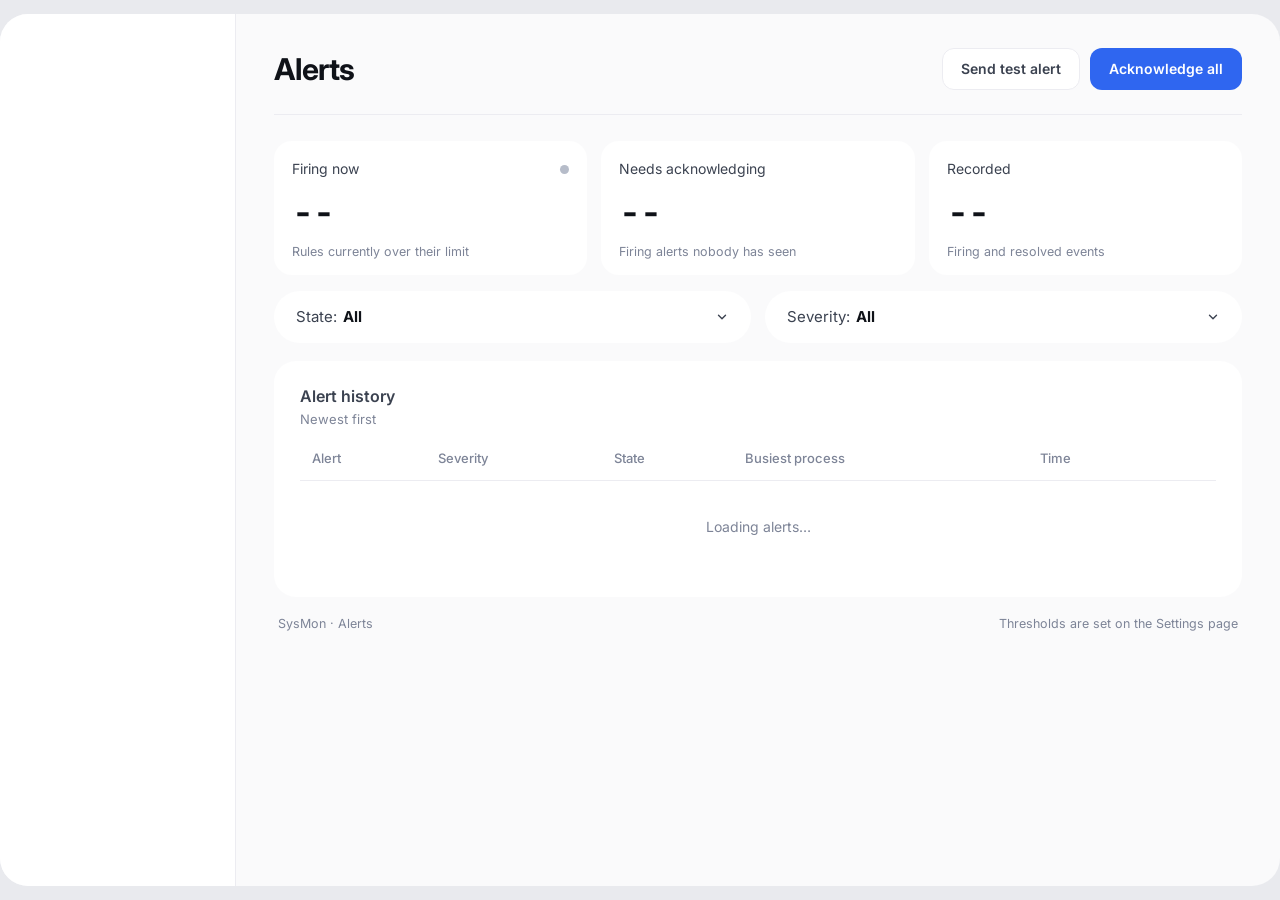
==== web/alerts.html @ 2a02d633 "feat(p3): update frontend implementation" ====
<!DOCTYPE html>
<html lang="en">

<head>
    <meta charset="UTF-8">
    <meta name="viewport" content="width=device-width, initial-scale=1.0">
    <meta name="theme-color" content="#e9eaee">
    <title>SysMon | Alerts</title>
    <link rel="stylesheet" href="style.css">
</head>

<body data-page="alerts">

    <div class="shell">
        <aside class="sidebar" id="sidebar"></aside>

        <main class="workspace">

            <header class="topbar">
                <h1>Alerts</h1>
                <div class="header-actions">
                    <button class="btn btn-quiet" id="sendTestAlert" type="button">Send test alert</button>
                    <button class="btn btn-primary" id="ackAll" type="button">Acknowledge all</button>
                </div>
            </header>

            <section class="stat-row" aria-label="Alert summary">
                <article class="stat-card">
                    <div class="stat-head"><span>Firing now</span><i class="level-dot" id="firingLevel"></i></div>
                    <div class="stat-value"><strong id="firingCount">--</strong></div>
                    <div class="stat-meta">Rules currently over their limit</div>
                </article>
                <article class="stat-card">
                    <div class="stat-head"><span>Needs acknowledging</span></div>
                    <div class="stat-value"><strong id="unackCount">--</strong></div>
                    <div class="stat-meta">Firing alerts nobody has seen</div>
                </article>
                <article class="stat-card">
                    <div class="stat-head"><span>Recorded</span></div>
                    <div class="stat-value"><strong id="totalCount">--</strong></div>
                    <div class="stat-meta">Firing and resolved events</div>
                </article>
            </section>

            <section class="pill-row two" aria-label="Filters">
                <label class="pill">
                    <span>State:</span>
                    <select id="stateFilter">
                        <option value="all">All</option>
                        <option value="firing">Firing</option>
                        <option value="resolved">Resolved</option>
                    </select>
                </label>
                <label class="pill">
                    <span>Severity:</span>
                    <select id="severityFilter">
                        <option value="all">All</option>
                        <option value="critical">Critical</option>
                        <option value="warning">Warning</option>
                    </select>
                </label>
            </section>

            <section class="panel">
                <div class="panel-heading">
                    <div>
                        <h2>Alert history</h2>
                        <p id="historyCount">Newest first</p>
                    </div>
                </div>

                <div class="table-wrap">
                    <table>
                        <thead>
                            <tr>
                                <th>Alert</th>
                                <th>Severity</th>
                                <th>State</th>
                                <th>Busiest process</th>
                                <th>Time</th>
                                <th></th>
                            </tr>
                        </thead>
                        <tbody id="alertTable">
                            <tr>
                                <td colspan="6" class="empty-cell">Loading alerts…</td>
                            </tr>
                        </tbody>
                    </table>
                </div>
            </section>

            <footer class="page-footer">
                <span>SysMon · Alerts</span>
                <span>Thresholds are set on the Settings page</span>
            </footer>
        </main>
    </div>

    <div class="toast-container" id="toastContainer" aria-live="polite"></div>

    <script src="js/common.js"></script>
    <script src="js/alerts.js"></script>
</body>

</html>
---- web/style.css ----
@import url('https://fonts.googleapis.com/css2?family=Inter:wght@400;500;600;700&display=swap');

/* ------------------------------------------------------------------
   SysMon design tokens
   Reference language: pale canvas, one big rounded shell, flat white
   cards, pill controls, a single blue accent.
------------------------------------------------------------------- */
:root {
    --canvas: #e9eaee;
    --shell: #fafafb;
    --card: #ffffff;

    --ink: #0f1218;
    --ink-2: #3b4250;
    --muted: #7d8497;
    --faint: #b6bcc9;
    --line: #ececf1;

    --blue: #2f66f0;
    --blue-deep: #2551c9;
    --blue-soft: #e8eeff;
    --track: #eff3ff;

    --green: #22c55e;
    --green-soft: #e3f8ec;
    --amber: #f5a524;
    --amber-soft: #fff3dc;
    --red: #f0476b;
    --red-soft: #ffe8ed;

    --grad-blue: linear-gradient(180deg, #6b96ff 0%, #2f62e8 100%);
    --grad-good: linear-gradient(90deg, #34d37d, #4ee08f);
    --grad-warm: linear-gradient(90deg, #ffb02e, #ff4f7b);

    --r-shell: 28px;
    --r-panel: 22px;
    --r-stat: 18px;
    --r-ctl: 12px;

    --font: 'Inter', 'Segoe UI', system-ui, -apple-system, Arial, sans-serif;
}

* {
    margin: 0;
    padding: 0;
    box-sizing: border-box;
}

html {
    -webkit-text-size-adjust: 100%;
}

body {
    background: var(--canvas);
    color: var(--ink);
    font-family: var(--font);
    font-size: 14px;
    line-height: 1.45;
    -webkit-font-smoothing: antialiased;
}

button,
select,
input {
    font: inherit;
    color: inherit;
}

button {
    cursor: pointer;
}

a {
    color: inherit;
}

:focus-visible {
    outline: 2px solid var(--blue);
    outline-offset: 2px;
}

.icon {
    flex-shrink: 0;
    display: block;
}

/* ------------------------------------------------------------------
   Shell + sidebar
------------------------------------------------------------------- */
.shell {
    display: grid;
    grid-template-columns: 236px minmax(0, 1fr);
    max-width: 1640px;
    min-height: calc(100vh - 28px);
    margin: 14px auto;
    background: var(--shell);
    border-radius: var(--r-shell);
    overflow: clip;
}

.sidebar {
    position: sticky;
    top: 14px;
    align-self: start;
    height: calc(100vh - 28px);
    background: var(--card);
    border-right: 1px solid var(--line);
    padding: 30px 16px 20px;
    display: flex;
    flex-direction: column;
    overflow-y: auto;
}

.brand {
    display: flex;
    align-items: center;
    gap: 11px;
    padding: 0 12px;
    margin-bottom: 40px;
    text-decoration: none;
}

.brand-mark {
    width: 34px;
    height: 34px;
    border-radius: 11px;
    background: var(--blue);
    color: #fff;
    display: grid;
    place-items: center;
}

.brand-name {
    font-size: 21px;
    font-weight: 700;
    letter-spacing: -.03em;
}

.nav-group+.nav-group {
    margin-top: 30px;
}

.nav-caption {
    color: var(--muted);
    font-size: 13px;
    padding: 0 14px;
    margin-bottom: 8px;
}

.nav-menu {
    display: flex;
    flex-direction: column;
    gap: 4px;
}

.nav-item {
    display: flex;
    align-items: center;
    gap: 14px;
    height: 46px;
    padding: 0 14px;
    border-radius: 13px;
    color: var(--ink-2);
    font-size: 15px;
    font-weight: 500;
    text-decoration: none;
    transition: background .15s, color .15s;
}

.nav-item:hover {
    background: #f4f5f8;
}

.nav-item.active {
    background: var(--blue-soft);
    color: var(--blue);
    font-weight: 600;
}

.nav-count {
    margin-left: auto;
    min-width: 22px;
    height: 22px;
    padding: 0 7px;
    display: grid;
    place-items: center;
    border-radius: 11px;
    background: var(--red);
    color: #fff;
    font-size: 12px;
    font-weight: 600;
}

.nav-count[hidden] {
    display: none;
}

.sidebar-spacer {
    flex: 1;
    min-height: 24px;
}

.sidebar-status {
    border-radius: 16px;
    background: var(--shell);
    padding: 14px 16px;
    margin-bottom: 14px;
}

.sidebar-status .row {
    display: flex;
    align-items: center;
    gap: 9px;
    font-weight: 600;
    font-size: 14px;
}

.sidebar-status small {
    display: block;
    color: var(--muted);
    font-size: 12px;
    margin: 3px 0 0 18px;
}

.sidebar-version {
    color: var(--faint);
    font-size: 12px;
    padding: 0 14px;
}

.status-indicator,
.level-dot {
    width: 9px;
    height: 9px;
    border-radius: 50%;
    background: var(--faint);
    display: inline-block;
    flex-shrink: 0;
}

.status-indicator.online,
.level-dot.ok {
    background: var(--green);
}

.status-indicator.online {
    box-shadow: 0 0 0 4px var(--green-soft);
}

.status-indicator.offline,
.level-dot.crit {
    background: var(--red);
}

.level-dot.warn {
    background: var(--amber);
}

/* ------------------------------------------------------------------
   Workspace + header
------------------------------------------------------------------- */
.workspace {
    min-width: 0;
    padding: 34px 38px 30px;
}

.topbar {
    display: flex;
    align-items: center;
    justify-content: space-between;
    gap: 16px;
    padding-bottom: 24px;
    border-bottom: 1px solid var(--line);
    margin-bottom: 26px;
}

.topbar h1 {
    font-size: 30px;
    line-height: 1.15;
    font-weight: 700;
    letter-spacing: -.025em;
}

.header-actions {
    display: flex;
    align-items: center;
    gap: 10px;
    flex-wrap: wrap;
}

/* Buttons */
.btn {
    display: inline-flex;
    align-items: center;
    justify-content: center;
    gap: 8px;
    height: 42px;
    padding: 0 18px;
    border-radius: var(--r-ctl);
    border: 1px solid transparent;
    font-size: 14px;
    font-weight: 600;
    white-space: nowrap;
    transition: background .15s, border-color .15s, color .15s, opacity .15s;
}

.btn-primary {
    background: var(--blue);
    color: #fff;
}

.btn-primary:hover {
    background: var(--blue-deep);
}

.btn-quiet {
    background: var(--card);
    border-color: var(--line);
    color: var(--ink-2);
}

.btn-quiet:hover {
    border-color: #d9dce6;
    color: var(--ink);
}

.btn-ghost {
    background: transparent;
    color: var(--ink);
    padding: 0 10px;
}

.btn-ghost:hover {
    color: var(--blue);
}

.btn-danger {
    background: var(--red-soft);
    color: #c52a4d;
}

.btn:disabled,
.btn[aria-busy="true"] {
    opacity: .55;
    cursor: progress;
}

.btn-sm {
    height: 34px;
    padding: 0 13px;
    font-size: 13px;
}

/* ------------------------------------------------------------------
   Pill filters
------------------------------------------------------------------- */
.pill-row {
    display: grid;
    grid-template-columns: repeat(3, minmax(0, 1fr));
    gap: 14px;
    margin-bottom: 18px;
}

.pill-row.two {
    grid-template-columns: repeat(2, minmax(0, 1fr));
}

.pill {
    display: flex;
    align-items: center;
    gap: 6px;
    height: 52px;
    padding: 0 22px;
    border-radius: 999px;
    background: var(--card);
    font-size: 15px;
    color: var(--ink-2);
}

.pill:focus-within {
    outline: 2px solid var(--blue);
}

.pill select {
    flex: 1;
    min-width: 0;
    height: 100%;
    border: 0;
    outline: 0;
    appearance: none;
    background: transparent url("data:image/svg+xml,%3Csvg xmlns='http://www.w3.org/2000/svg' width='14' height='14' viewBox='0 0 24 24' fill='none' stroke='%233b4250' stroke-width='2.4' stroke-linecap='round' stroke-linejoin='round'%3E%3Cpath d='m6 9 6 6 6-6'/%3E%3C/svg%3E") no-repeat right center;
    font-weight: 700;
    color: var(--ink);
    cursor: pointer;
}

.pill strong {
    font-weight: 700;
    color: var(--ink);
    display: inline-flex;
    align-items: center;
    gap: 8px;
}

/* ------------------------------------------------------------------
   Panels, stat cards
------------------------------------------------------------------- */
.panel {
    background: var(--card);
    border-radius: var(--r-panel);
    padding: 24px 26px;
    min-width: 0;
}

.panel-heading {
    display: flex;
    align-items: center;
    justify-content: space-between;
    gap: 12px;
    margin-bottom: 20px;
}

.panel-heading h2 {
    font-size: 16px;
    font-weight: 600;
    color: var(--ink-2);
}

.panel-heading p {
    color: var(--muted);
    font-size: 13px;
    margin-top: 2px;
}

.link {
    color: var(--blue);
    font-weight: 600;
    font-size: 14px;
    text-decoration: none;
}

.link:hover {
    text-decoration: underline;
}

.dash-top {
    display: grid;
    grid-template-columns: minmax(0, 1.1fr) minmax(0, 1fr);
    gap: 16px;
    margin-bottom: 16px;
}

.stat-grid {
    display: grid;
    grid-template-columns: repeat(3, minmax(0, 1fr));
    gap: 14px;
}

.stat-card {
    background: var(--card);
    border-radius: var(--r-stat);
    padding: 18px 18px 14px;
    display: flex;
    flex-direction: column;
    min-width: 0;
}

.stat-head {
    display: flex;
    align-items: center;
    justify-content: space-between;
    gap: 8px;
    color: var(--ink-2);
    font-size: 14px;
}

.stat-value {
    display: flex;
    align-items: baseline;
    gap: 3px;
    margin: 14px 0 6px;
}

.stat-value strong {
    font-size: 34px;
    line-height: 1.1;
    font-weight: 700;
    letter-spacing: -.03em;
    font-variant-numeric: tabular-nums;
}

.stat-unit {
    color: var(--muted);
    font-size: 17px;
    font-weight: 500;
}

.stat-meta {
    color: var(--muted);
    font-size: 12.5px;
    margin-top: auto;
    padding-top: 6px;
    white-space: nowrap;
    overflow: hidden;
    text-overflow: ellipsis;
}

.spark {
    width: 100%;
    height: 34px;
    display: block;
    overflow: visible;
}

.spark-line {
    fill: none;
    stroke: var(--blue);
    stroke-width: 1.8;
    vector-effect: non-scaling-stroke;
    stroke-linejoin: round;
}

.spark-area {
    fill: var(--blue);
    opacity: .09;
}

/* ------------------------------------------------------------------
   Activity bars
------------------------------------------------------------------- */
.segmented {
    display: inline-flex;
    padding: 3px;
    gap: 2px;
    border-radius: 999px;
    background: var(--shell);
}

.segmented button {
    border: 0;
    background: transparent;
    height: 32px;
    padding: 0 14px;
    border-radius: 999px;
    font-size: 13px;
    font-weight: 600;
    color: var(--muted);
}

.segmented button:hover {
    color: var(--ink);
}

.segmented button.active {
    background: var(--card);
    color: var(--blue);
    box-shadow: 0 1px 3px rgba(20, 24, 40, .1);
}

.bars-wrap {
    display: grid;
    grid-template-columns: 38px minmax(0, 1fr);
    column-gap: 10px;
}

.bars-y {
    display: flex;
    flex-direction: column;
    justify-content: space-between;
    text-align: right;
    color: var(--faint);
    font-size: 12px;
    height: 236px;
    padding: 2px 0;
}

.bars {
    position: relative;
    height: 236px;
    display: grid;
    grid-auto-flow: column;
    grid-auto-columns: minmax(0, 1fr);
    gap: clamp(3px, .7vw, 10px);
}

.bar {
    position: relative;
    background: var(--track);
    border-radius: 999px;
    overflow: hidden;
}

.bar i {
    position: absolute;
    inset: auto 0 0 0;
    background: var(--grad-blue);
    border-radius: 999px;
    transition: height .35s ease;
}

.bar.warn i {
    background: linear-gradient(180deg, #ffc65c, #f5a524);
}

.bar.crit i {
    background: linear-gradient(180deg, #ff7f9c, #f0476b);
}

.bar:hover {
    outline: 2px solid var(--blue-soft);
}

.bars-x {
    grid-column: 2;
    display: flex;
    justify-content: space-between;
    color: var(--muted);
    font-size: 12px;
    padding-top: 10px;
}

.empty-block {
    position: absolute;
    inset: 0;
    display: grid;
    place-items: center;
    text-align: center;
    color: var(--muted);
    font-size: 14px;
    padding: 0 20px;
}

/* ------------------------------------------------------------------
   Ranked rows (processes)
------------------------------------------------------------------- */
.rank-list {
    list-style: none;
    display: flex;
    flex-direction: column;
    gap: 22px;
}

.rank-row {
    display: grid;
    grid-template-columns: 44px minmax(0, 1fr) auto;
    align-items: center;
    gap: 14px;
}

.rank-tile {
    width: 44px;
    height: 44px;
    border-radius: 12px;
    display: grid;
    place-items: center;
    background: var(--blue-soft);
    color: var(--blue);
    font-weight: 700;
    font-size: 16px;
    text-transform: uppercase;
}

.rank-name {
    display: block;
    font-weight: 600;
    font-size: 15px;
    margin-bottom: 7px;
    overflow: hidden;
    text-overflow: ellipsis;
    white-space: nowrap;
}

.rank-track {
    height: 8px;
    border-radius: 999px;
    background: #ececf3;
    overflow: hidden;
}

.rank-track i {
    display: block;
    height: 100%;
    border-radius: 999px;
    background: var(--grad-good);
    transition: width .4s ease;
}

.rank-track i.mid {
    background: linear-gradient(90deg, #6b96ff, #2f62e8);
}

.rank-track i.hot {
    background: var(--grad-warm);
}

.rank-value {
    text-align: right;
    font-size: 13px;
    color: var(--muted);
    min-width: 84px;
    font-variant-numeric: tabular-nums;
}

.rank-value strong {
    color: var(--ink);
    font-size: 15px;
}

/* ------------------------------------------------------------------
   Tables
------------------------------------------------------------------- */
.table-wrap {
    width: 100%;
    overflow-x: auto;
}

table {
    width: 100%;
    border-collapse: collapse;
    text-align: left;
}

thead th {
    color: var(--muted);
    font-size: 13px;
    font-weight: 500;
    padding: 0 12px 12px;
    border-bottom: 1px solid var(--line);
    white-space: nowrap;
}

tbody td {
    font-size: 14px;
    padding: 14px 12px;
    border-bottom: 1px solid #f3f3f7;
    vertical-align: middle;
}

tbody tr:last-child td {
    border-bottom: 0;
}

th.num,
td.num {
    text-align: right;
    font-variant-numeric: tabular-nums;
}

.empty-cell {
    text-align: center;
    color: var(--muted);
    padding: 36px 12px;
}

.cell-title {
    font-weight: 600;
}

.cell-sub {
    display: block;
    color: var(--muted);
    font-size: 12.5px;
    margin-top: 2px;
}

.badge {
    display: inline-flex;
    align-items: center;
    gap: 6px;
    padding: 4px 11px;
    border-radius: 999px;
    font-size: 12.5px;
    font-weight: 600;
    white-space: nowrap;
}

.badge::before {
    content: "";
    width: 6px;
    height: 6px;
    border-radius: 50%;
    background: currentColor;
}

.badge.critical {
    background: var(--red-soft);
    color: #c52a4d;
}

.badge.warning {
    background: var(--amber-soft);
    color: #a8690a;
}

.badge.info,
.badge.neutral {
    background: var(--blue-soft);
    color: var(--blue-deep);
}

.badge.ok {
    background: var(--green-soft);
    color: #12814a;
}

.badge.neutral {
    background: #f0f1f5;
    color: var(--ink-2);
}

/* ------------------------------------------------------------------
   Health panel
------------------------------------------------------------------- */
.health-body {
    display: grid;
    grid-template-columns: minmax(220px, 1.1fr) repeat(3, minmax(0, 1fr));
    gap: 24px;
    align-items: start;
}

.health-status {
    display: flex;
    align-items: center;
    gap: 14px;
}

.health-status-dot {
    width: 14px;
    height: 14px;
    border-radius: 50%;
    background: var(--faint);
    box-shadow: 0 0 0 5px #f1f2f6;
    flex-shrink: 0;
}

.health-status strong {
    display: block;
    font-size: 16px;
}

.health-status small {
    color: var(--muted);
    font-size: 13px;
}

.kv dt {
    color: var(--muted);
    font-size: 13px;
}

.kv dd {
    font-size: 15px;
    font-weight: 600;
    margin: 2px 0 14px;
    overflow-wrap: anywhere;
}

.kv dd:last-child {
    margin-bottom: 0;
}

.health-actions {
    display: flex;
    gap: 10px;
    flex-wrap: wrap;
    margin-top: 22px;
    padding-top: 20px;
    border-top: 1px solid var(--line);
}

/* ------------------------------------------------------------------
   Layout helpers
------------------------------------------------------------------- */
.split {
    display: grid;
    grid-template-columns: repeat(2, minmax(0, 1fr));
    gap: 16px;
    margin-bottom: 16px;
}

.stack>*+* {
    margin-top: 16px;
}

.stat-row {
    display: grid;
    grid-template-columns: repeat(3, minmax(0, 1fr));
    gap: 14px;
    margin-bottom: 16px;
}

.page-footer {
    display: flex;
    justify-content: space-between;
    gap: 12px;
    color: var(--muted);
    font-size: 12.5px;
    padding: 18px 4px 0;
}

/* Empty / notice */
.notice {
    display: flex;
    align-items: flex-start;
    gap: 12px;
    padding: 14px 18px;
    border-radius: 14px;
    background: var(--red-soft);
    color: #a82243;
    font-size: 14px;
    margin-bottom: 16px;
}

.notice[hidden] {
    display: none;
}

.empty-state {
    text-align: center;
    padding: 38px 16px;
    color: var(--muted);
}

.empty-state strong {
    display: block;
    color: var(--ink);
    font-size: 15px;
    margin-bottom: 4px;
}

/* ------------------------------------------------------------------
   Alerts page
------------------------------------------------------------------- */
.alert-row.is-resolved td {
    opacity: .62;
}

.row-actions {
    text-align: right;
    white-space: nowrap;
}

.acked {
    color: var(--muted);
    font-size: 13px;
    display: inline-flex;
    align-items: center;
    gap: 6px;
}

/* ------------------------------------------------------------------
   Settings page
------------------------------------------------------------------- */
.form-grid {
    display: grid;
    grid-template-columns: repeat(3, minmax(0, 1fr));
    gap: 18px 22px;
}

.field>label:not(.switch),
.field .label {
    display: block;
    font-size: 13px;
    color: var(--ink-2);
    font-weight: 500;
    margin-bottom: 6px;
}

.input,
.select {
    width: 100%;
    height: 42px;
    padding: 0 13px;
    border-radius: var(--r-ctl);
    border: 1px solid var(--line);
    background: #fff;
    font-size: 14px;
}

.input:hover,
.select:hover {
    border-color: #d9dce6;
}

.input.invalid,
.select.invalid {
    border-color: var(--red);
    background: #fff7f9;
}

.hint {
    color: var(--muted);
    font-size: 12.5px;
    margin-top: 5px;
}

.switch {
    display: inline-flex;
    align-items: center;
    gap: 12px;
    cursor: pointer;
    font-size: 14px;
    font-weight: 500;
    min-height: 42px;
}

.switch input {
    position: absolute;
    opacity: 0;
    pointer-events: none;
}

.switch .track {
    width: 42px;
    height: 24px;
    border-radius: 999px;
    background: #d5d9e4;
    position: relative;
    transition: background .15s;
    flex-shrink: 0;
}

.switch .track::after {
    content: "";
    position: absolute;
    top: 3px;
    left: 3px;
    width: 18px;
    height: 18px;
    border-radius: 50%;
    background: #fff;
    box-shadow: 0 1px 2px rgba(0, 0, 0, .25);
    transition: transform .15s;
}

.switch input:checked+.track {
    background: var(--blue);
}

.switch input:checked+.track::after {
    transform: translateX(18px);
}

.switch input:focus-visible+.track {
    outline: 2px solid var(--blue);
    outline-offset: 2px;
}

.rules-table td {
    padding: 10px 8px;
}

.rules-table .input,
.rules-table .select {
    height: 38px;
    min-width: 84px;
    padding: 0 10px;
    font-size: 13.5px;
}

.rules-table .rule-name {
    min-width: 150px;
    font-weight: 600;
}

.rules-table .select.metric {
    min-width: 150px;
}

.rules-table td:nth-child(8) .select {
    min-width: 110px;
}

.savebar {
    position: sticky;
    bottom: 14px;
    display: flex;
    align-items: center;
    justify-content: space-between;
    gap: 14px;
    flex-wrap: wrap;
    margin-top: 16px;
    padding: 14px 18px;
    border-radius: 18px;
    background: var(--ink);
    color: #fff;
    box-shadow: 0 10px 30px rgba(15, 18, 24, .22);
}

.savebar .btn-quiet {
    background: transparent;
    border-color: #3b4250;
    color: #fff;
}

.savebar .btn-quiet:hover {
    border-color: #8b93a6;
}

.savebar-actions {
    display: flex;
    gap: 10px;
    flex-wrap: wrap;
}

/* ------------------------------------------------------------------
   Toasts
------------------------------------------------------------------- */
.toast-container {
    position: fixed;
    top: 26px;
    right: 26px;
    z-index: 1000;
    display: flex;
    flex-direction: column;
    gap: 10px;
}

.toast {
    background: var(--ink);
    color: #fff;
    border-radius: 14px;
    padding: 14px 18px;
    min-width: 260px;
    max-width: 380px;
    font-size: 14px;
    box-shadow: 0 12px 32px rgba(15, 18, 24, .25);
    border-left: 4px solid var(--blue);
    animation: toast-in .2s ease;
}

.toast.success {
    border-left-color: var(--green);
}

.toast.error {
    border-left-color: var(--red);
}

@keyframes toast-in {
    from {
        opacity: 0;
        transform: translateY(-8px);
    }

    to {
        opacity: 1;
        transform: none;
    }
}

/* ------------------------------------------------------------------
   Responsive
------------------------------------------------------------------- */
@media (max-width: 1280px) {
    .dash-top {
        grid-template-columns: 1fr;
    }

    .health-body {
        grid-template-columns: repeat(2, minmax(0, 1fr));
    }

    .health-status {
        grid-column: 1 / -1;
    }

    .form-grid {
        grid-template-columns: repeat(2, minmax(0, 1fr));
    }
}

@media (max-width: 1000px) {
    .shell {
        grid-template-columns: 76px minmax(0, 1fr);
    }

    .sidebar {
        padding: 24px 12px 16px;
    }

    .brand {
        justify-content: center;
        padding: 0;
        margin-bottom: 30px;
    }

    .brand-name,
    .nav-caption,
    .nav-item span:not(.nav-count),
    .sidebar-status small,
    .sidebar-status .label,
    .sidebar-version {
        display: none;
    }

    .nav-item {
        justify-content: center;
        padding: 0;
        position: relative;
    }

    .nav-count {
        position: absolute;
        top: 3px;
        right: 3px;
        min-width: 18px;
        height: 18px;
        font-size: 11px;
        padding: 0 4px;
    }

    .sidebar-status {
        padding: 12px 0;
        background: none;
    }

    .sidebar-status .row {
        justify-content: center;
    }

    .workspace {
        padding: 26px 22px 24px;
    }

    .split,
    .stat-row {
        grid-template-columns: 1fr;
    }

    .stat-row {
        grid-template-columns: repeat(3, minmax(0, 1fr));
    }
}

@media (max-width: 720px) {
    body {
        font-size: 15px;
    }

    .shell {
        margin: 0;
        border-radius: 0;
        min-height: 100vh;
    }

    .sidebar {
        top: 0;
        height: 100vh;
    }

    .workspace {
        padding: 22px 16px;
    }

    .topbar {
        flex-direction: column;
        align-items: flex-start;
    }

    .topbar h1 {
        font-size: 26px;
    }

    .pill-row,
    .pill-row.two {
        grid-template-columns: 1fr;
    }

    .stat-grid,
    .stat-row {
        grid-template-columns: repeat(2, minmax(0, 1fr));
    }

    .health-body,
    .form-grid {
        grid-template-columns: 1fr;
    }

    .panel {
        padding: 20px 18px;
    }

    .page-footer {
        flex-direction: column;
    }
}

@media (max-width: 440px) {

    .stat-grid,
    .stat-row {
        grid-template-columns: 1fr;
    }
}

@media (prefers-reduced-motion: reduce) {
    * {
        transition: none !important;
        animation: none !important;
    }
}
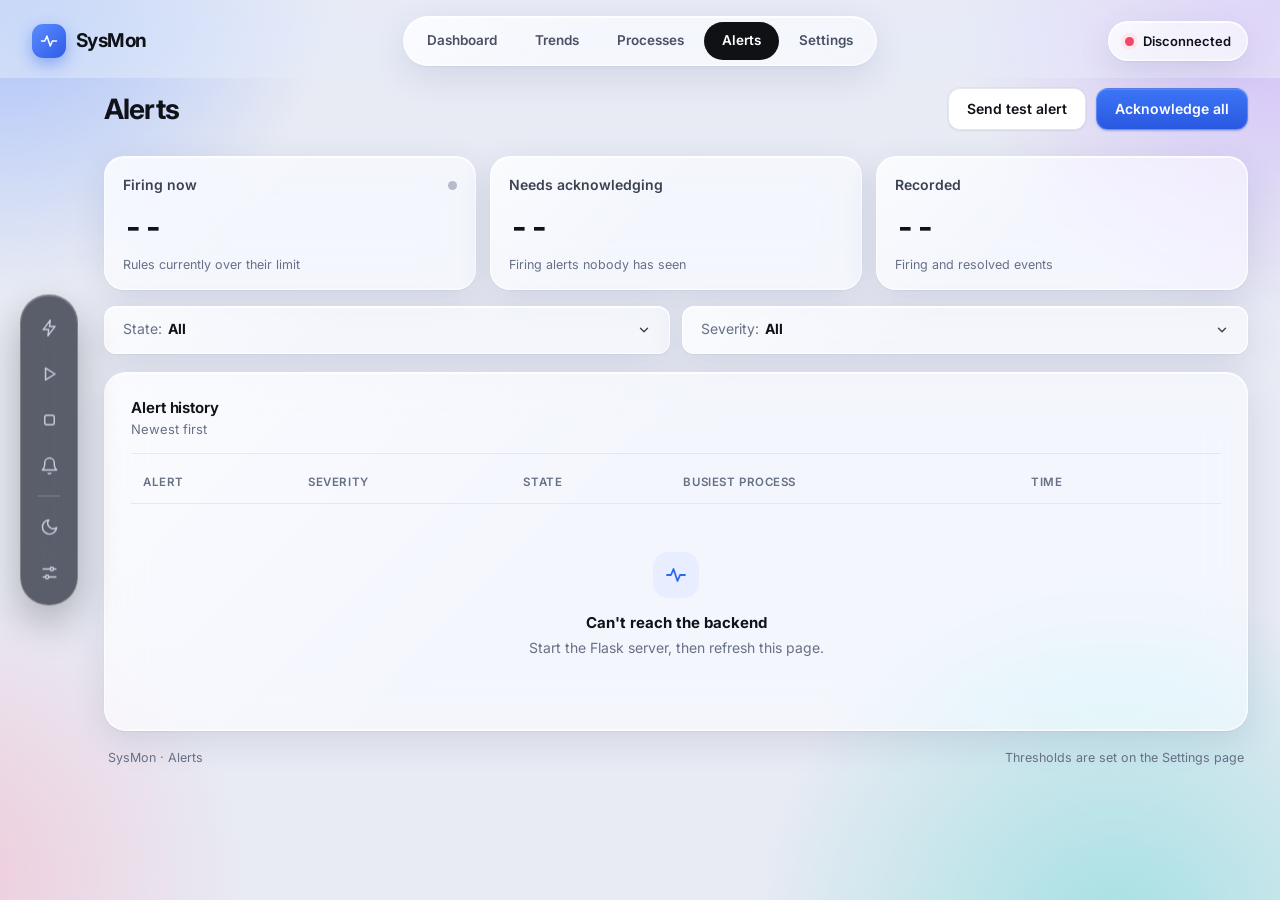
==== commit 932d4eab: "feat(p3): update frontend implementation" ====
--- a/web/alerts.html
+++ b/web/alerts.html
@@ -6,6 +6,13 @@
     <meta name="viewport" content="width=device-width, initial-scale=1.0">
     <meta name="theme-color" content="#e9eaee">
     <title>SysMon | Alerts</title>
+    <script>
+        /* apply the saved (or system) theme before first paint */
+        try {
+            document.documentElement.dataset.theme = localStorage.getItem("sysmon-theme") ||
+                (matchMedia("(prefers-color-scheme: dark)").matches ? "dark" : "light");
+        } catch (e) { document.documentElement.dataset.theme = "light"; }
+    </script>
     <link rel="stylesheet" href="style.css">
 </head>
 
--- a/web/style.css
+++ b/web/style.css
@@ -12,9 +12,9 @@
 
     --ink: #0f1218;
     --ink-2: #3b4250;
-    --muted: #7d8497;
+    --muted: #667085;
     --faint: #b6bcc9;
-    --line: #ececf1;
+    --line: #e6e8ef;
 
     --blue: #2f66f0;
     --blue-deep: #2551c9;
@@ -1299,4 +1299,1709 @@
         transition: none !important;
         animation: none !important;
     }
+}
+
+
+/* ==================================================================
+   UI/UX refinement layer
+   Visual polish, accessibility and mobile navigation only.
+   No markup, script or API behaviour is changed by anything below.
+=================================================================== */
+:root {
+    --shadow-1: 0 1px 2px rgba(16, 24, 40, .05), 0 0 0 1px rgba(16, 24, 40, .03);
+    --shadow-2: 0 10px 28px rgba(16, 24, 40, .09), 0 0 0 1px rgba(16, 24, 40, .04);
+    --ease: cubic-bezier(.2, .7, .2, 1);
+}
+
+html {
+    scroll-behavior: smooth;
+}
+
+::selection {
+    background: var(--blue-soft);
+    color: var(--blue-deep);
+}
+
+.topbar h1 {
+    text-wrap: balance;
+}
+
+:focus-visible {
+    border-radius: 8px;
+}
+
+/* ---------- entrance ---------- */
+@keyframes rise {
+    from {
+        opacity: 0;
+        transform: translateY(10px);
+    }
+
+    to {
+        opacity: 1;
+        transform: none;
+    }
+}
+
+@keyframes spin {
+    to {
+        transform: rotate(360deg);
+    }
+}
+
+@keyframes halo {
+
+    0%,
+    100% {
+        box-shadow: 0 0 0 3px var(--green-soft);
+    }
+
+    50% {
+        box-shadow: 0 0 0 6px rgba(34, 197, 94, .14);
+    }
+}
+
+@keyframes halo-red {
+
+    0%,
+    100% {
+        box-shadow: 0 0 0 3px var(--red-soft);
+    }
+
+    50% {
+        box-shadow: 0 0 0 6px rgba(240, 71, 107, .16);
+    }
+}
+
+@keyframes blink {
+    50% {
+        opacity: .35;
+    }
+}
+
+@keyframes toast-out {
+    to {
+        opacity: 0;
+        transform: translateX(14px);
+    }
+}
+
+.workspace>*:not(.savebar) {
+    animation: rise .4s var(--ease) both;
+}
+
+.workspace>*:nth-child(2) {
+    animation-delay: .04s;
+}
+
+.workspace>*:nth-child(3) {
+    animation-delay: .08s;
+}
+
+.workspace>*:nth-child(4) {
+    animation-delay: .12s;
+}
+
+.workspace>*:nth-child(5) {
+    animation-delay: .16s;
+}
+
+.workspace>*:nth-child(n+6) {
+    animation-delay: .2s;
+}
+
+/* ---------- sidebar ---------- */
+.nav-item {
+    position: relative;
+}
+
+.nav-item.active::before {
+    content: "";
+    position: absolute;
+    left: -16px;
+    top: 11px;
+    bottom: 11px;
+    width: 4px;
+    border-radius: 0 4px 4px 0;
+    background: var(--blue);
+}
+
+.nav-count {
+    box-shadow: 0 0 0 3px var(--card);
+}
+
+.sidebar-status {
+    border: 1px solid var(--line);
+}
+
+.sidebar-version {
+    color: var(--muted);
+}
+
+.status-indicator.online {
+    animation: halo 2.4s ease-in-out infinite;
+}
+
+.status-indicator.offline {
+    box-shadow: 0 0 0 4px var(--red-soft);
+}
+
+.level-dot.ok {
+    box-shadow: 0 0 0 3px var(--green-soft);
+}
+
+.level-dot.warn {
+    box-shadow: 0 0 0 3px var(--amber-soft);
+}
+
+.level-dot.crit {
+    animation: halo-red 1.8s ease-in-out infinite;
+}
+
+/* ---------- buttons ---------- */
+.btn {
+    transition: background .15s, border-color .15s, color .15s, opacity .15s,
+        box-shadow .15s, transform .08s;
+}
+
+.btn:active:not(:disabled) {
+    transform: translateY(1px);
+}
+
+.btn-primary {
+    box-shadow: 0 1px 2px rgba(37, 81, 201, .35), inset 0 1px 0 rgba(255, 255, 255, .14);
+}
+
+.btn-primary:hover {
+    box-shadow: 0 4px 12px rgba(47, 102, 240, .32), inset 0 1px 0 rgba(255, 255, 255, .14);
+}
+
+.btn-quiet {
+    box-shadow: var(--shadow-1);
+}
+
+.btn-quiet:hover {
+    background: #fbfbfd;
+}
+
+.btn-ghost {
+    border-radius: var(--r-ctl);
+}
+
+.btn-ghost:hover {
+    background: var(--blue-soft);
+}
+
+.btn:disabled {
+    cursor: not-allowed;
+}
+
+.btn[aria-busy="true"] {
+    cursor: progress;
+}
+
+.btn[aria-busy="true"]::before {
+    content: "";
+    width: 14px;
+    height: 14px;
+    border-radius: 50%;
+    border: 2px solid currentColor;
+    border-right-color: transparent;
+    animation: spin .7s linear infinite;
+}
+
+/* ---------- filter pills ---------- */
+.pill {
+    border: 1px solid var(--line);
+    box-shadow: var(--shadow-1);
+    transition: border-color .15s, box-shadow .15s;
+}
+
+.pill>span:first-child {
+    color: var(--muted);
+    white-space: nowrap;
+}
+
+.pill:has(select):hover {
+    border-color: #cfd5e4;
+}
+
+.pill:has(select):focus-within {
+    outline: 0;
+    border-color: var(--blue);
+    box-shadow: 0 0 0 3px var(--blue-soft);
+}
+
+/* read-only status pill (collector) should not look like a control */
+.pill:not(:has(select)) {
+    background: transparent;
+    box-shadow: none;
+}
+
+.segmented button {
+    transition: background .15s, color .15s, box-shadow .15s;
+}
+
+/* ---------- cards ---------- */
+.panel,
+.stat-card {
+    box-shadow: var(--shadow-1);
+}
+
+.stat-card {
+    --spark: var(--blue);
+    transition: box-shadow .2s, transform .2s var(--ease);
+}
+
+.stat-card:has(.level-dot.warn) {
+    --spark: var(--amber);
+}
+
+.stat-card:has(.level-dot.crit) {
+    --spark: var(--red);
+}
+
+.spark-line {
+    stroke: var(--spark);
+}
+
+.spark-area {
+    fill: var(--spark);
+}
+
+@media (hover: hover) {
+    .stat-card:hover {
+        transform: translateY(-2px);
+        box-shadow: var(--shadow-2);
+    }
+}
+
+.stat-head {
+    font-weight: 500;
+}
+
+.panel-heading h2 {
+    letter-spacing: -.005em;
+}
+
+/* ---------- activity bars ---------- */
+.bars-y {
+    color: var(--muted);
+}
+
+.bar {
+    transition: outline-color .15s;
+}
+
+.bar:hover i {
+    filter: brightness(1.08);
+}
+
+.bar:hover {
+    outline: 2px solid #c9d7ff;
+}
+
+/* ---------- ranked rows ---------- */
+.rank-row:nth-child(5n+2) .rank-tile {
+    background: #efe9ff;
+    color: #6a46d9;
+}
+
+.rank-row:nth-child(5n+3) .rank-tile {
+    background: #dff4f7;
+    color: #0e7490;
+}
+
+.rank-row:nth-child(5n+4) .rank-tile {
+    background: #fdeaf5;
+    color: #b0207a;
+}
+
+.rank-row:nth-child(5n+5) .rank-tile {
+    background: #fff0e0;
+    color: #b45309;
+}
+
+.rank-track {
+    background: #eef0f6;
+}
+
+/* ---------- tables ---------- */
+.table-wrap {
+    scrollbar-width: thin;
+    scrollbar-color: #d2d7e3 transparent;
+    /* soft edge shadows hint that a wide table can scroll sideways */
+    background:
+        linear-gradient(to right, #fff 30%, rgba(255, 255, 255, 0)) left center,
+        linear-gradient(to left, #fff 30%, rgba(255, 255, 255, 0)) right center,
+        radial-gradient(farthest-side at 0 50%, rgba(16, 24, 40, .14), transparent) left center,
+        radial-gradient(farthest-side at 100% 50%, rgba(16, 24, 40, .14), transparent) right center;
+    background-repeat: no-repeat;
+    background-color: #fff;
+    background-size: 40px 100%, 40px 100%, 14px 100%, 14px 100%;
+    background-attachment: local, local, scroll, scroll;
+}
+
+thead th {
+    font-size: 11.5px;
+    font-weight: 600;
+    letter-spacing: .05em;
+    text-transform: uppercase;
+}
+
+tbody tr {
+    transition: background .12s;
+}
+
+tbody tr:hover {
+    background: #f7f8fc;
+}
+
+tbody tr:has(.empty-cell):hover,
+tbody tr:has(.empty-state):hover {
+    background: transparent;
+}
+
+.alert-row:not(.is-resolved):has(.badge.critical) td:first-child {
+    box-shadow: inset 3px 0 0 var(--red);
+}
+
+.alert-row:not(.is-resolved):has(.badge.warning) td:first-child {
+    box-shadow: inset 3px 0 0 var(--amber);
+}
+
+.alert-row.is-resolved td {
+    opacity: .72;
+}
+
+/* an active (firing) state reads as live, a resolved one as done */
+.alert-row:not(.is-resolved) .badge.neutral {
+    background: var(--ink);
+    color: #fff;
+}
+
+.alert-row:not(.is-resolved) .badge.neutral::before {
+    animation: blink 1.6s ease-in-out infinite;
+}
+
+/* ---------- empty + notice ---------- */
+.empty-state {
+    padding: 34px 16px;
+    list-style: none;
+}
+
+.empty-state::before {
+    content: "";
+    display: block;
+    width: 46px;
+    height: 46px;
+    margin: 0 auto 14px;
+    border-radius: 15px;
+    background: var(--blue-soft) url("data:image/svg+xml,%3Csvg xmlns='http://www.w3.org/2000/svg' width='24' height='24' viewBox='0 0 24 24' fill='none' stroke='%232f66f0' stroke-width='1.8' stroke-linecap='round' stroke-linejoin='round'%3E%3Cpath d='M3 12h4l2.5-6 4 12 2.5-6H21'/%3E%3C/svg%3E") center / 24px no-repeat;
+}
+
+.empty-cell {
+    font-size: 14px;
+}
+
+.notice {
+    border: 1px solid #ffd0da;
+}
+
+/* ---------- forms ---------- */
+.input,
+.select {
+    transition: border-color .15s, box-shadow .15s, background-color .15s;
+}
+
+.input:focus,
+.select:focus {
+    outline: 0;
+    border-color: var(--blue);
+    box-shadow: 0 0 0 3px var(--blue-soft);
+}
+
+.input.invalid:focus,
+.select.invalid:focus {
+    border-color: var(--red);
+    box-shadow: 0 0 0 3px var(--red-soft);
+}
+
+.input::placeholder {
+    color: var(--faint);
+}
+
+.select {
+    appearance: none;
+    padding-right: 34px;
+    background: #fff url("data:image/svg+xml,%3Csvg xmlns='http://www.w3.org/2000/svg' width='14' height='14' viewBox='0 0 24 24' fill='none' stroke='%233b4250' stroke-width='2.4' stroke-linecap='round' stroke-linejoin='round'%3E%3Cpath d='m6 9 6 6 6-6'/%3E%3C/svg%3E") no-repeat right 12px center;
+    cursor: pointer;
+}
+
+.rules-table .select {
+    padding-right: 30px;
+    background-position: right 10px center;
+}
+
+.switch .track {
+    transition: background .15s;
+}
+
+.switch:hover .track {
+    background: #c3c9d8;
+}
+
+.switch input:checked+.track,
+.switch:hover input:checked+.track {
+    background: var(--blue);
+}
+
+/* rule that was just added stands out until it is saved */
+#rulesBody tr[data-new] td {
+    background: #f4f7ff;
+}
+
+#rulesBody tr[data-new] td:first-child {
+    border-radius: 12px 0 0 12px;
+}
+
+#rulesBody tr[data-new] td:last-child {
+    border-radius: 0 12px 12px 0;
+}
+
+/* ---------- save bar ---------- */
+#saveStatus {
+    display: inline-flex;
+    align-items: center;
+    gap: 10px;
+    font-weight: 500;
+}
+
+#saveStatus::before {
+    content: "";
+    width: 8px;
+    height: 8px;
+    border-radius: 50%;
+    background: #6b7385;
+}
+
+.savebar:has(#saveSettings:not(:disabled)) #saveStatus::before {
+    background: var(--amber);
+    box-shadow: 0 0 0 4px rgba(245, 165, 36, .28);
+}
+
+.savebar .btn-primary:disabled {
+    background: #3b4250;
+    box-shadow: none;
+}
+
+/* ---------- toasts ---------- */
+.toast {
+    backdrop-filter: blur(8px);
+    animation: toast-in .22s var(--ease), toast-out .3s ease 3.7s forwards;
+}
+
+/* ---------- small screens: sidebar becomes a bottom tab bar ---------- */
+@media (max-width: 720px) {
+    .shell {
+        grid-template-columns: minmax(0, 1fr);
+    }
+
+    .sidebar {
+        position: fixed;
+        top: auto;
+        right: 0;
+        bottom: 0;
+        left: 0;
+        z-index: 50;
+        width: 100%;
+        height: auto;
+        flex-direction: row;
+        align-items: stretch;
+        justify-content: space-around;
+        gap: 2px;
+        padding: 6px 8px calc(6px + env(safe-area-inset-bottom, 0px));
+        overflow: visible;
+        border-right: 0;
+        border-top: 1px solid var(--line);
+        background: rgba(255, 255, 255, .92);
+        backdrop-filter: blur(14px);
+    }
+
+    .brand,
+    .nav-caption,
+    .sidebar-spacer,
+    .sidebar-status,
+    .sidebar-version {
+        display: none;
+    }
+
+    .nav-group,
+    .nav-menu {
+        display: contents;
+    }
+
+    .nav-item {
+        flex: 1;
+        flex-direction: column;
+        gap: 3px;
+        height: 54px;
+        font-size: 11px;
+        border-radius: 12px;
+    }
+
+    .nav-item span:not(.nav-count) {
+        display: block;
+    }
+
+    .nav-item.active::before {
+        display: none;
+    }
+
+    .nav-count {
+        top: 3px;
+        right: calc(50% - 24px);
+    }
+
+    .workspace {
+        padding-bottom: calc(92px + env(safe-area-inset-bottom, 0px));
+    }
+
+    .savebar {
+        bottom: calc(74px + env(safe-area-inset-bottom, 0px));
+    }
+
+    .toast-container {
+        top: 14px;
+        left: 14px;
+        right: 14px;
+    }
+
+    .toast {
+        min-width: 0;
+        max-width: none;
+    }
+}
+
+@media (prefers-reduced-motion: reduce) {
+    html {
+        scroll-behavior: auto;
+    }
+
+    .workspace>* {
+        animation: none !important;
+    }
+}
+
+
+/* ==================================================================
+   Professional theme layer (visual only)
+   Dark navigation, tighter radii, enterprise-style stat labels.
+=================================================================== */
+:root {
+    --r-shell: 20px;
+    --r-panel: 16px;
+    --r-stat: 14px;
+    --r-ctl: 10px;
+    --nav-bg: #0f1624;
+    --nav-ink: #aeb7ca;
+    --nav-faint: #6c7790;
+}
+
+body {
+    background: linear-gradient(160deg, #dfe3ee 0%, #eceff5 55%, #e6e9f1 100%);
+    background-attachment: fixed;
+}
+
+.shell {
+    box-shadow: 0 24px 60px rgba(15, 22, 36, .14), 0 2px 6px rgba(15, 22, 36, .06);
+}
+
+.workspace {
+    background: radial-gradient(900px 320px at 100% -120px, rgba(47, 102, 240, .08), transparent 70%);
+}
+
+/* ---------- dark sidebar ---------- */
+.sidebar {
+    background: linear-gradient(180deg, #121a2b 0%, var(--nav-bg) 100%);
+    border-right: 0;
+}
+
+.brand-name {
+    color: #fff;
+}
+
+.brand-mark {
+    background: linear-gradient(135deg, #5b8cff, #2f5be8);
+    box-shadow: 0 6px 16px rgba(47, 102, 240, .45);
+}
+
+.nav-caption {
+    color: var(--nav-faint);
+    font-size: 11px;
+    font-weight: 600;
+    letter-spacing: .09em;
+    text-transform: uppercase;
+}
+
+.nav-item {
+    color: var(--nav-ink);
+}
+
+.nav-item:hover {
+    background: rgba(255, 255, 255, .06);
+    color: #fff;
+}
+
+.nav-item.active {
+    background: linear-gradient(90deg, rgba(47, 102, 240, .34), rgba(47, 102, 240, .14));
+    color: #fff;
+    box-shadow: inset 0 0 0 1px rgba(120, 160, 255, .22);
+}
+
+.nav-item.active .icon {
+    color: #8fb0ff;
+}
+
+.nav-item.active::before {
+    background: #6f9bff;
+    box-shadow: 0 0 10px rgba(111, 155, 255, .8);
+}
+
+.nav-count {
+    box-shadow: 0 0 0 3px var(--nav-bg);
+}
+
+.sidebar-status {
+    background: rgba(255, 255, 255, .05);
+    border: 1px solid rgba(255, 255, 255, .08);
+    color: #fff;
+}
+
+.sidebar-status small,
+.sidebar-version {
+    color: var(--nav-faint);
+}
+
+/* ---------- header ---------- */
+.topbar h1 {
+    font-size: 28px;
+    letter-spacing: -.03em;
+}
+
+.btn-primary {
+    background: linear-gradient(180deg, #3d76f7 0%, #2958e0 100%);
+}
+
+.btn-primary:hover {
+    background: linear-gradient(180deg, #3568e8 0%, #2250c9 100%);
+}
+
+/* ---------- filters ---------- */
+.pill-row {
+    gap: 12px;
+}
+
+.pill {
+    height: 48px;
+    border-radius: 12px;
+    padding: 0 18px;
+    font-size: 14px;
+}
+
+.segmented {
+    border-radius: 12px;
+    background: #eef0f6;
+}
+
+.segmented button {
+    border-radius: 9px;
+}
+
+/* ---------- cards ---------- */
+.panel,
+.stat-card {
+    border: 1px solid #e8eaf1;
+}
+
+.stat-card {
+    position: relative;
+    overflow: hidden;
+}
+
+.stat-card::before {
+    content: "";
+    position: absolute;
+    left: 0;
+    right: 0;
+    top: 0;
+    height: 3px;
+    background: var(--spark, var(--blue));
+    opacity: .85;
+}
+
+.stat-head {
+    font-size: 12px;
+    font-weight: 600;
+    letter-spacing: .06em;
+    text-transform: uppercase;
+    color: var(--muted);
+}
+
+.stat-value strong {
+    font-size: 32px;
+}
+
+.panel-heading h2 {
+    font-size: 15px;
+    font-weight: 650;
+    color: var(--ink);
+}
+
+.panel-heading {
+    padding-bottom: 14px;
+    margin-bottom: 18px;
+    border-bottom: 1px solid #f0f1f6;
+}
+
+/* ---------- charts + lists ---------- */
+.bar,
+.bar i {
+    border-radius: 8px;
+}
+
+.bar {
+    background: #eef2fd;
+}
+
+.rank-tile {
+    border-radius: 10px;
+}
+
+.rank-track,
+.rank-track i {
+    border-radius: 6px;
+}
+
+.badge {
+    border-radius: 8px;
+    padding: 4px 10px;
+}
+
+.alert-row:not(.is-resolved) .badge.neutral {
+    background: #151c2c;
+}
+
+.health-actions {
+    border-top-color: #f0f1f6;
+}
+
+/* ---------- tables ---------- */
+thead th {
+    color: #7a8398;
+    padding-top: 2px;
+}
+
+.savebar {
+    border-radius: 14px;
+    background: #121a2b;
+}
+
+.toast {
+    border-radius: 12px;
+    background: #121a2b;
+}
+
+/* ---------- phones: keep the dark tab bar consistent ---------- */
+@media (max-width: 720px) {
+    .shell {
+        box-shadow: none;
+    }
+
+    .sidebar {
+        background: rgba(15, 22, 36, .96);
+        border-top: 1px solid rgba(255, 255, 255, .08);
+    }
+
+    .nav-item.active {
+        box-shadow: none;
+    }
+}
+
+
+/* ==================================================================
+   Floating-nav layout layer
+   Top pill navigation + dark floating icon rail + radial dials.
+   The old sidebar rules above are inert: #sidebar now only hosts the
+   new header and rail, and is laid out with display: contents.
+=================================================================== */
+:root {
+    --r-panel: 22px;
+    --r-stat: 20px;
+    --r-ctl: 12px;
+    --rail-ink: #0f1115;
+}
+
+body {
+    background: #e8e9ec;
+}
+
+.shell {
+    display: block;
+    max-width: 1560px;
+    min-height: 100vh;
+    margin: 0 auto;
+    background: transparent;
+    border-radius: 0;
+    box-shadow: none;
+    overflow: visible;
+}
+
+.sidebar {
+    display: contents;
+}
+
+.workspace {
+    background: none;
+    padding: 10px 32px 44px 104px;
+}
+
+/* ---------- top navigation ---------- */
+.topnav {
+    position: sticky;
+    top: 0;
+    z-index: 40;
+    display: grid;
+    grid-template-columns: 1fr auto 1fr;
+    align-items: center;
+    gap: 16px;
+    padding: 16px 32px 12px;
+    background: rgba(232, 233, 236, .86);
+    backdrop-filter: blur(14px);
+}
+
+.topnav-brand {
+    justify-self: start;
+    display: flex;
+    align-items: center;
+    gap: 10px;
+    text-decoration: none;
+}
+
+.topnav-name {
+    font-size: 19px;
+    font-weight: 700;
+    letter-spacing: -.03em;
+}
+
+.pillnav {
+    display: flex;
+    gap: 2px;
+    padding: 5px;
+    background: #fff;
+    border-radius: 999px;
+    box-shadow: 0 1px 2px rgba(16, 24, 40, .06), 0 0 0 1px rgba(16, 24, 40, .03);
+}
+
+.pill-link {
+    display: inline-flex;
+    align-items: center;
+    gap: 8px;
+    height: 38px;
+    padding: 0 18px;
+    border-radius: 999px;
+    color: #4a5164;
+    font-size: 13.5px;
+    font-weight: 600;
+    text-decoration: none;
+    white-space: nowrap;
+    transition: background .15s, color .15s;
+}
+
+.pill-link:hover {
+    background: #f1f2f6;
+    color: var(--ink);
+}
+
+.pill-link.active {
+    background: var(--rail-ink);
+    color: #fff;
+}
+
+.pill-link .nav-count {
+    position: static;
+    margin: 0;
+    min-width: 18px;
+    height: 18px;
+    padding: 0 5px;
+    border-radius: 9px;
+    font-size: 11px;
+    box-shadow: none;
+}
+
+.topnav-status {
+    justify-self: end;
+    display: inline-flex;
+    align-items: center;
+    gap: 9px;
+    height: 40px;
+    padding: 0 16px;
+    border-radius: 999px;
+    background: #fff;
+    font-size: 13px;
+    font-weight: 600;
+    box-shadow: 0 1px 2px rgba(16, 24, 40, .06), 0 0 0 1px rgba(16, 24, 40, .03);
+}
+
+.topnav-status small {
+    display: none;
+}
+
+/* ---------- floating dark rail ---------- */
+.rail {
+    position: fixed;
+    left: 20px;
+    top: 50%;
+    z-index: 45;
+    transform: translateY(-50%);
+    display: flex;
+    flex-direction: column;
+    align-items: center;
+    gap: 6px;
+    padding: 12px 8px;
+    border-radius: 28px;
+    background: var(--rail-ink);
+    box-shadow: 0 14px 34px rgba(15, 17, 21, .3);
+}
+
+.rail-btn {
+    position: relative;
+    display: grid;
+    place-items: center;
+    width: 40px;
+    height: 40px;
+    border: 0;
+    border-radius: 50%;
+    background: transparent;
+    color: #9aa1b1;
+    transition: background .15s, color .15s, transform .1s;
+}
+
+.rail-btn:hover,
+.rail-btn:focus-visible {
+    background: rgba(255, 255, 255, .12);
+    color: #fff;
+}
+
+.rail-btn:active:not(:disabled) {
+    transform: scale(.92);
+}
+
+.rail-btn.active {
+    background: #fff;
+    color: var(--rail-ink);
+}
+
+.rail-btn:disabled {
+    cursor: progress;
+}
+
+.rail-btn[aria-busy="true"] {
+    animation: blink .9s ease-in-out infinite;
+}
+
+.rail-sep {
+    width: 22px;
+    height: 1px;
+    margin: 4px 0;
+    background: rgba(255, 255, 255, .16);
+}
+
+.rail-btn::after {
+    content: attr(data-tip);
+    position: absolute;
+    left: calc(100% + 14px);
+    top: 50%;
+    transform: translate(-4px, -50%);
+    padding: 6px 11px;
+    border-radius: 8px;
+    background: var(--rail-ink);
+    color: #fff;
+    font-size: 12px;
+    font-weight: 600;
+    white-space: nowrap;
+    opacity: 0;
+    pointer-events: none;
+    transition: opacity .15s, transform .15s;
+}
+
+.rail-btn:hover::after,
+.rail-btn:focus-visible::after {
+    opacity: 1;
+    transform: translate(0, -50%);
+}
+
+/* ---------- softer cards, like the reference ---------- */
+.panel,
+.stat-card {
+    border: 0;
+    box-shadow: 0 1px 2px rgba(16, 24, 40, .04);
+}
+
+.stat-card::before {
+    display: none;
+}
+
+.stat-head {
+    font-size: 14px;
+    font-weight: 600;
+    letter-spacing: 0;
+    text-transform: none;
+    color: var(--ink-2);
+}
+
+.topbar {
+    border-bottom: 0;
+    padding-bottom: 8px;
+    margin-bottom: 18px;
+}
+
+.toast-container {
+    top: 84px;
+}
+
+/* ---------- radial dials ---------- */
+.dial-grid {
+    display: grid;
+    grid-template-columns: repeat(4, minmax(0, 1fr));
+    gap: 16px;
+    margin-bottom: 16px;
+}
+
+.dial-card {
+    padding: 20px 20px 18px;
+}
+
+.dial {
+    position: relative;
+    width: 100%;
+    max-width: 236px;
+    aspect-ratio: 1;
+    margin: 6px auto 2px;
+}
+
+.dial-svg {
+    display: block;
+    width: 100%;
+    height: 100%;
+}
+
+.dial-svg line {
+    stroke: #e3e6ee;
+    stroke-width: 3.2;
+    stroke-linecap: round;
+    transition: stroke .3s;
+}
+
+.dial-card {
+    --dial: var(--blue);
+}
+
+.dial-card[data-level="warn"] {
+    --dial: var(--amber);
+}
+
+.dial-card[data-level="crit"] {
+    --dial: var(--red);
+}
+
+.dial-svg line.on {
+    stroke: var(--dial);
+}
+
+.dial-center {
+    position: absolute;
+    inset: 0;
+    display: grid;
+    place-items: center;
+    pointer-events: none;
+}
+
+.dial-center .stat-value {
+    margin: 0;
+    justify-content: center;
+}
+
+.dial-center .stat-value strong {
+    font-size: 42px;
+}
+
+.dial-card .stat-meta {
+    text-align: center;
+    padding-top: 2px;
+}
+
+/* compact GPU / load cards beside the activity chart */
+.dash-top {
+    grid-template-columns: 300px minmax(0, 1fr);
+}
+
+.dash-top .stat-grid {
+    grid-template-columns: 1fr;
+    align-content: stretch;
+}
+
+@media (max-width: 1100px) {
+    .dial-grid {
+        grid-template-columns: repeat(2, minmax(0, 1fr));
+    }
+
+    .dash-top {
+        grid-template-columns: 1fr;
+    }
+
+    .dash-top .stat-grid {
+        grid-template-columns: repeat(2, minmax(0, 1fr));
+    }
+}
+
+@media (max-width: 1000px) {
+    .workspace {
+        padding: 10px 20px 44px 84px;
+    }
+
+    .topnav {
+        padding: 14px 20px 10px;
+    }
+}
+
+/* ---------- phones: rail moves to a floating bottom bar ---------- */
+@media (max-width: 720px) {
+    .workspace {
+        padding: 8px 14px calc(96px + env(safe-area-inset-bottom, 0px));
+    }
+
+    .topnav {
+        grid-template-columns: 1fr auto;
+        padding: 12px 14px 8px;
+        gap: 10px;
+    }
+
+    .pillnav {
+        grid-column: 1 / -1;
+        order: 3;
+        overflow-x: auto;
+        scrollbar-width: none;
+    }
+
+    .pillnav::-webkit-scrollbar {
+        display: none;
+    }
+
+    .pill-link {
+        padding: 0 8px;
+        font-size: 12.5px;
+        gap: 5px;
+        flex: 1;
+        justify-content: center;
+    }
+
+    .rail {
+        top: auto;
+        left: 50%;
+        bottom: calc(14px + env(safe-area-inset-bottom, 0px));
+        transform: translateX(-50%);
+        flex-direction: row;
+        padding: 8px 12px;
+        border-radius: 999px;
+    }
+
+    .rail-sep {
+        width: 1px;
+        height: 22px;
+        margin: 0 4px;
+    }
+
+    .rail-btn::after {
+        display: none;
+    }
+
+    .toast-container {
+        top: 116px;
+    }
+
+    .dial-center .stat-value strong {
+        font-size: 34px;
+    }
+
+    .dash-top .stat-grid {
+        grid-template-columns: 1fr;
+    }
+}
+
+@media (max-width: 380px) {
+    .dial-grid {
+        grid-template-columns: 1fr;
+    }
+}
+
+
+/* ==================================================================
+   Liquid glass + light / dark themes
+   Frosted translucent surfaces over a soft colour scene. Everything
+   is driven by the variables below; <html data-theme="light|dark">
+   is set before first paint and toggled from the rail.
+=================================================================== */
+:root {
+    color-scheme: light;
+
+    --scene-base: #e8ebf4;
+    --scene-a: rgba(91, 140, 255, .50);
+    --scene-b: rgba(176, 120, 255, .38);
+    --scene-c: rgba(56, 208, 200, .38);
+    --scene-d: rgba(255, 140, 170, .34);
+
+    --glass-bg: rgba(255, 255, 255, .56);
+    --glass-border: rgba(255, 255, 255, .78);
+    --glass-hi: rgba(255, 255, 255, .95);
+    --glass-lo: rgba(255, 255, 255, .25);
+    --glass-shadow: 0 10px 34px rgba(40, 55, 110, .12), 0 1px 2px rgba(40, 55, 110, .06);
+    --glass-blur: blur(26px) saturate(180%);
+    --sheen: linear-gradient(135deg, rgba(255, 255, 255, .55) 0%, rgba(255, 255, 255, 0) 42%);
+
+    --topnav-bg: rgba(232, 235, 244, .55);
+    --field-bg: rgba(255, 255, 255, .62);
+    --line-soft: rgba(16, 24, 40, .07);
+    --hover: rgba(47, 102, 240, .06);
+    --bar-track: rgba(47, 102, 240, .09);
+    --dial-off: rgba(16, 24, 40, .1);
+    --neutral-bg: rgba(16, 24, 40, .07);
+    --select-arrow: url("data:image/svg+xml,%3Csvg xmlns='http://www.w3.org/2000/svg' width='14' height='14' viewBox='0 0 24 24' fill='none' stroke='%233b4250' stroke-width='2.4' stroke-linecap='round' stroke-linejoin='round'%3E%3Cpath d='m6 9 6 6 6-6'/%3E%3C/svg%3E");
+
+    --pill-active-bg: #0f1115;
+    --pill-active-ink: #fff;
+    --pill-ink: #4a5164;
+    --rail-bg: rgba(18, 22, 34, .66);
+    --rail-border: rgba(255, 255, 255, .22);
+    --rail-ink: #0f1115;
+    --bar-bg: rgba(15, 20, 32, .8);
+
+    --chart-tick: #667085;
+    --chart-grid: rgba(16, 24, 40, .07);
+}
+
+:root[data-theme="dark"] {
+    color-scheme: dark;
+
+    --canvas: #090c14;
+    --card: rgba(255, 255, 255, .08);
+    --ink: #eef1f8;
+    --ink-2: #c3cadb;
+    --muted: #98a3ba;
+    --faint: #6b7591;
+    --line: rgba(255, 255, 255, .12);
+
+    --blue: #6f9bff;
+    --blue-deep: #b3c9ff;
+    --blue-soft: rgba(111, 155, 255, .18);
+    --track: rgba(255, 255, 255, .07);
+    --green-soft: rgba(52, 211, 125, .16);
+    --amber-soft: rgba(245, 165, 36, .17);
+    --red-soft: rgba(240, 71, 107, .2);
+
+    --scene-base: #090c14;
+    --scene-a: rgba(59, 110, 255, .34);
+    --scene-b: rgba(139, 92, 246, .30);
+    --scene-c: rgba(20, 184, 166, .20);
+    --scene-d: rgba(236, 72, 153, .17);
+
+    --glass-bg: rgba(30, 36, 54, .46);
+    --glass-border: rgba(255, 255, 255, .13);
+    --glass-hi: rgba(255, 255, 255, .22);
+    --glass-lo: rgba(255, 255, 255, .05);
+    --glass-shadow: 0 14px 40px rgba(0, 0, 0, .42), 0 1px 2px rgba(0, 0, 0, .3);
+    --sheen: linear-gradient(135deg, rgba(255, 255, 255, .10) 0%, rgba(255, 255, 255, 0) 40%);
+
+    --topnav-bg: rgba(9, 12, 20, .5);
+    --field-bg: rgba(255, 255, 255, .06);
+    --line-soft: rgba(255, 255, 255, .08);
+    --hover: rgba(255, 255, 255, .05);
+    --bar-track: rgba(255, 255, 255, .07);
+    --dial-off: rgba(255, 255, 255, .12);
+    --neutral-bg: rgba(255, 255, 255, .1);
+    --select-arrow: url("data:image/svg+xml,%3Csvg xmlns='http://www.w3.org/2000/svg' width='14' height='14' viewBox='0 0 24 24' fill='none' stroke='%23c3cadb' stroke-width='2.4' stroke-linecap='round' stroke-linejoin='round'%3E%3Cpath d='m6 9 6 6 6-6'/%3E%3C/svg%3E");
+
+    --pill-active-bg: rgba(255, 255, 255, .92);
+    --pill-active-ink: #0f1218;
+    --pill-ink: #b4bdd0;
+    --rail-bg: rgba(255, 255, 255, .09);
+    --rail-border: rgba(255, 255, 255, .16);
+    --rail-ink: #0f1218;
+    --bar-bg: rgba(30, 36, 54, .78);
+
+    --chart-tick: #98a3ba;
+    --chart-grid: rgba(255, 255, 255, .08);
+}
+
+/* ---------- colour scene behind the glass ---------- */
+body {
+    background: var(--scene-base);
+    color: var(--ink);
+    transition: background-color .35s;
+}
+
+body::before {
+    content: "";
+    position: fixed;
+    inset: -12%;
+    z-index: -1;
+    pointer-events: none;
+    background:
+        radial-gradient(42vmax 42vmax at 10% 6%, var(--scene-a), transparent 62%),
+        radial-gradient(40vmax 40vmax at 90% 10%, var(--scene-b), transparent 62%),
+        radial-gradient(46vmax 46vmax at 80% 94%, var(--scene-c), transparent 62%),
+        radial-gradient(38vmax 38vmax at 6% 88%, var(--scene-d), transparent 62%);
+    animation: scene-drift 36s ease-in-out infinite alternate;
+}
+
+@keyframes scene-drift {
+    from {
+        transform: translate3d(0, 0, 0) scale(1);
+    }
+
+    to {
+        transform: translate3d(2.5%, -2%, 0) scale(1.08);
+    }
+}
+
+/* ---------- glass surfaces ---------- */
+.panel,
+.stat-card,
+.pillnav,
+.topnav-status,
+.pill,
+.rail,
+.savebar,
+.toast {
+    -webkit-backdrop-filter: var(--glass-blur);
+    backdrop-filter: var(--glass-blur);
+}
+
+.panel,
+.stat-card,
+.pillnav,
+.topnav-status,
+.pill {
+    background: var(--sheen), var(--glass-bg);
+    border: 1px solid var(--glass-border);
+    box-shadow:
+        inset 0 1px 0 var(--glass-hi),
+        inset 0 -1px 0 var(--glass-lo),
+        var(--glass-shadow);
+}
+
+.pill:not(:has(select)) {
+    background: var(--sheen), var(--glass-bg);
+    box-shadow:
+        inset 0 1px 0 var(--glass-hi),
+        inset 0 -1px 0 var(--glass-lo);
+}
+
+.pill:has(select):hover {
+    border-color: var(--blue);
+}
+
+@media (hover: hover) {
+    .stat-card:hover {
+        box-shadow:
+            inset 0 1px 0 var(--glass-hi),
+            inset 0 -1px 0 var(--glass-lo),
+            0 18px 44px rgba(40, 55, 110, .2);
+    }
+}
+
+.topnav {
+    background: var(--topnav-bg);
+    -webkit-backdrop-filter: blur(18px) saturate(160%);
+    backdrop-filter: blur(18px) saturate(160%);
+}
+
+/* rail, save bar and toasts are dark glass in both themes */
+.rail {
+    background: var(--rail-bg);
+    border: 1px solid var(--rail-border);
+    box-shadow: inset 0 1px 0 rgba(255, 255, 255, .2), 0 16px 40px rgba(0, 0, 0, .28);
+}
+
+.rail-btn {
+    color: #c6cddd;
+}
+
+.rail-btn.active {
+    background: rgba(255, 255, 255, .92);
+    color: var(--rail-ink);
+}
+
+.rail-sep {
+    background: rgba(255, 255, 255, .22);
+}
+
+.rail-btn::after {
+    background: rgba(15, 20, 32, .92);
+    -webkit-backdrop-filter: blur(10px);
+    backdrop-filter: blur(10px);
+}
+
+.savebar,
+.toast {
+    background: var(--bar-bg);
+    border: 1px solid rgba(255, 255, 255, .14);
+    box-shadow: inset 0 1px 0 rgba(255, 255, 255, .14), 0 18px 40px rgba(0, 0, 0, .3);
+}
+
+/* theme toggle shows the icon of the theme you will switch to */
+.theme-btn .i-sun {
+    display: none;
+}
+
+:root[data-theme="dark"] .theme-btn .i-sun {
+    display: grid;
+}
+
+:root[data-theme="dark"] .theme-btn .i-moon {
+    display: none;
+}
+
+.theme-btn span {
+    display: grid;
+    place-items: center;
+}
+
+/* ---------- navigation ---------- */
+.pill-link {
+    color: var(--pill-ink);
+}
+
+.pill-link:hover {
+    background: var(--hover);
+    color: var(--ink);
+}
+
+.pill-link.active {
+    background: var(--pill-active-bg);
+    color: var(--pill-active-ink);
+}
+
+/* ---------- text + dividers ---------- */
+.panel-heading {
+    border-bottom-color: var(--line-soft);
+}
+
+.health-actions {
+    border-top-color: var(--line-soft);
+}
+
+thead th {
+    color: var(--muted);
+}
+
+tbody td {
+    border-bottom-color: var(--line-soft);
+}
+
+tbody tr:hover {
+    background: var(--hover);
+}
+
+.table-wrap {
+    background: none;
+}
+
+#rulesBody tr[data-new] td {
+    background: var(--blue-soft);
+}
+
+/* ---------- controls ---------- */
+.btn-quiet {
+    background: var(--card);
+    border-color: var(--line);
+    color: var(--ink);
+    -webkit-backdrop-filter: blur(10px);
+    backdrop-filter: blur(10px);
+}
+
+.btn-quiet:hover {
+    background: var(--hover);
+    border-color: var(--blue);
+}
+
+.btn-ghost:hover {
+    background: var(--blue-soft);
+}
+
+.btn-primary {
+    border: 1px solid rgba(255, 255, 255, .22);
+}
+
+.segmented {
+    background: var(--neutral-bg);
+    -webkit-backdrop-filter: none;
+    backdrop-filter: none;
+    box-shadow: none;
+}
+
+.segmented button.active {
+    background: var(--card);
+    color: var(--ink);
+    box-shadow: 0 1px 3px rgba(0, 0, 0, .14), inset 0 1px 0 var(--glass-hi);
+}
+
+.input,
+.select {
+    background-color: var(--field-bg);
+    border-color: var(--line);
+    color: var(--ink);
+}
+
+.select {
+    background-image: var(--select-arrow);
+    background-repeat: no-repeat;
+    background-position: right 12px center;
+}
+
+.rules-table .select {
+    background-position: right 10px center;
+}
+
+.input:hover,
+.select:hover {
+    border-color: var(--blue);
+}
+
+.input.invalid,
+.select.invalid {
+    background-color: var(--red-soft);
+}
+
+.switch .track {
+    background: rgba(120, 130, 160, .35);
+}
+
+.switch:hover .track {
+    background: rgba(120, 130, 160, .5);
+}
+
+/* ---------- data viz ---------- */
+.bar,
+.rank-track {
+    background: var(--bar-track);
+}
+
+.dial-svg line {
+    stroke: var(--dial-off);
+}
+
+.dial-svg line.on {
+    stroke: var(--dial);
+}
+
+.badge.neutral {
+    background: var(--neutral-bg);
+    color: var(--ink-2);
+}
+
+.alert-row:not(.is-resolved) .badge.neutral {
+    background: var(--pill-active-bg);
+    color: var(--pill-active-ink);
+}
+
+.empty-state::before {
+    background-color: var(--blue-soft);
+}
+
+.empty-block,
+.daily-summary-content {
+    background: var(--hover);
+}
+
+.notice {
+    background: var(--red-soft);
+    border-color: rgba(240, 71, 107, .35);
+}
+
+/* ---------- dark theme: readable status colours ---------- */
+:root[data-theme="dark"] .badge.critical,
+:root[data-theme="dark"] .notice {
+    color: #ff9db3;
+}
+
+:root[data-theme="dark"] .badge.warning {
+    color: #ffcb78;
+}
+
+:root[data-theme="dark"] .badge.ok {
+    color: #62e6a4;
+}
+
+:root[data-theme="dark"] .rank-row:nth-child(5n+1) .rank-tile {
+    background: rgba(111, 155, 255, .2);
+    color: #a9c2ff;
+}
+
+:root[data-theme="dark"] .rank-row:nth-child(5n+2) .rank-tile {
+    background: rgba(139, 108, 240, .22);
+    color: #c4b0ff;
+}
+
+:root[data-theme="dark"] .rank-row:nth-child(5n+3) .rank-tile {
+    background: rgba(20, 184, 166, .2);
+    color: #6fe3d6;
+}
+
+:root[data-theme="dark"] .rank-row:nth-child(5n+4) .rank-tile {
+    background: rgba(236, 72, 153, .2);
+    color: #ff9fd0;
+}
+
+:root[data-theme="dark"] .rank-row:nth-child(5n+5) .rank-tile {
+    background: rgba(245, 158, 11, .2);
+    color: #ffc46b;
+}
+
+:root[data-theme="dark"] .brand-mark {
+    box-shadow: 0 6px 18px rgba(59, 110, 255, .5);
+}
+
+:root[data-theme="dark"] .btn-danger {
+    color: #ff9db3;
+}
+
+/* keep content legible when the browser lacks backdrop-filter */
+@supports not ((backdrop-filter: blur(1px)) or (-webkit-backdrop-filter: blur(1px))) {
+    :root {
+        --glass-bg: rgba(255, 255, 255, .9);
+    }
+
+    :root[data-theme="dark"] {
+        --glass-bg: rgba(28, 33, 48, .92);
+    }
+}
+
+@media (prefers-reduced-motion: reduce) {
+    body::before {
+        animation: none;
+    }
+}
+
+@media (max-width: 720px) {
+    .pillnav {
+        padding: 4px;
+        gap: 0;
+    }
+
+    .pill-link {
+        padding: 0 6px;
+        font-size: 12px;
+        gap: 4px;
+    }
 }
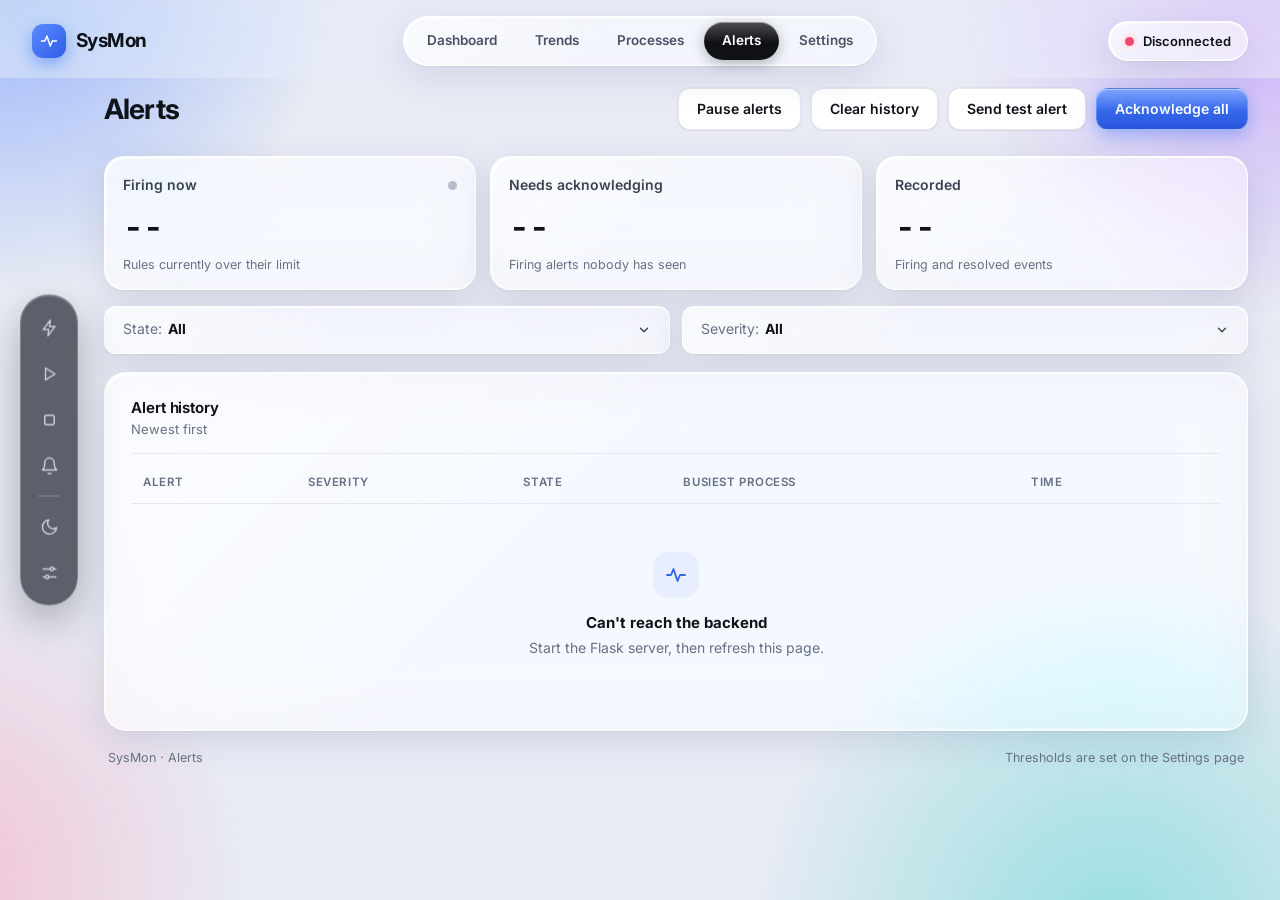
==== commit 032cf1bb: "feat: add gpu stress generator options and alert management endpoints" ====
--- a/web/alerts.html
+++ b/web/alerts.html
@@ -26,6 +26,8 @@
             <header class="topbar">
                 <h1>Alerts</h1>
                 <div class="header-actions">
+                    <button class="btn btn-quiet" id="toggleAlerts" type="button">Pause alerts</button>
+                    <button class="btn btn-quiet" id="clearAlerts" type="button">Clear history</button>
                     <button class="btn btn-quiet" id="sendTestAlert" type="button">Send test alert</button>
                     <button class="btn btn-primary" id="ackAll" type="button">Acknowledge all</button>
                 </div>
--- a/web/style.css
+++ b/web/style.css
@@ -3004,4 +3004,749 @@
         font-size: 12px;
         gap: 4px;
     }
+}
+
+
+/* ==================================================================
+   Liquid glass boost
+   Clearer glass, a bright liquid rim, a cursor-following specular
+   highlight and glossy controls. Builds on the glass layer above.
+=================================================================== */
+:root {
+    --glass-blur: blur(30px) saturate(195%) brightness(1.04);
+    --glass-bg: rgba(255, 255, 255, .42);
+    --glass-rim-a: rgba(255, 255, 255, .95);
+    --glass-rim-b: rgba(255, 255, 255, .55);
+    --spot: rgba(255, 255, 255, .55);
+
+    --scene-a: rgba(91, 140, 255, .62);
+    --scene-b: rgba(176, 120, 255, .50);
+    --scene-c: rgba(56, 208, 200, .48);
+    --scene-d: rgba(255, 140, 170, .42);
+}
+
+:root[data-theme="dark"] {
+    --glass-bg: rgba(30, 36, 54, .36);
+    --glass-rim-a: rgba(255, 255, 255, .42);
+    --glass-rim-b: rgba(255, 255, 255, .16);
+    --spot: rgba(160, 190, 255, .20);
+
+    --scene-a: rgba(59, 110, 255, .42);
+    --scene-b: rgba(139, 92, 246, .36);
+    --scene-c: rgba(20, 184, 166, .26);
+    --scene-d: rgba(236, 72, 153, .22);
+}
+
+.panel,
+.stat-card,
+.pillnav,
+.topnav-status {
+    position: relative;
+}
+
+/* liquid rim: bright where light hits (top-left), softer opposite */
+.panel::after,
+.stat-card::after,
+.pillnav::after,
+.topnav-status::after {
+    content: "";
+    position: absolute;
+    inset: 0;
+    padding: 1.5px;
+    border-radius: inherit;
+    background: linear-gradient(135deg, var(--glass-rim-a) 0%, transparent 34%, transparent 66%, var(--glass-rim-b) 100%);
+    -webkit-mask: linear-gradient(#000 0 0) content-box, linear-gradient(#000 0 0);
+    -webkit-mask-composite: xor;
+    mask: linear-gradient(#000 0 0) content-box exclude, linear-gradient(#000 0 0);
+    pointer-events: none;
+}
+
+/* specular highlight that follows the cursor (position set in common.js) */
+.panel::before,
+.stat-card::before {
+    content: "";
+    display: block;
+    position: absolute;
+    inset: 0;
+    height: auto;
+    border-radius: inherit;
+    background: radial-gradient(260px circle at var(--mx, 50%) var(--my, 0%), var(--spot), transparent 65%);
+    opacity: 0;
+    transition: opacity .3s;
+    pointer-events: none;
+}
+
+@media (hover: hover) {
+
+    .panel:hover::before,
+    .stat-card:hover::before {
+        opacity: 1;
+    }
+
+    .stat-card:hover {
+        transform: translateY(-3px);
+    }
+}
+
+/* glossy controls */
+.pill-link.active {
+    background: linear-gradient(180deg, rgba(255, 255, 255, .26), rgba(255, 255, 255, 0) 55%), var(--pill-active-bg);
+    box-shadow: inset 0 1px 0 rgba(255, 255, 255, .4), 0 4px 14px rgba(8, 12, 24, .28);
+}
+
+.btn-primary {
+    background: linear-gradient(180deg, rgba(255, 255, 255, .3), rgba(255, 255, 255, 0) 52%), linear-gradient(180deg, #4a80ff, #2755dc);
+    box-shadow: inset 0 1px 0 rgba(255, 255, 255, .45), 0 6px 18px rgba(47, 102, 240, .38);
+}
+
+.btn-primary:hover {
+    box-shadow: inset 0 1px 0 rgba(255, 255, 255, .5), 0 10px 26px rgba(47, 102, 240, .46);
+}
+
+.rail-btn:hover,
+.rail-btn:focus-visible {
+    background: rgba(255, 255, 255, .16);
+    box-shadow: inset 0 1px 0 rgba(255, 255, 255, .3);
+}
+
+.input,
+.select {
+    -webkit-backdrop-filter: blur(14px);
+    backdrop-filter: blur(14px);
+    box-shadow: inset 0 1px 0 var(--glass-hi);
+}
+
+@supports not ((backdrop-filter: blur(1px)) or (-webkit-backdrop-filter: blur(1px))) {
+    :root {
+        --glass-bg: rgba(255, 255, 255, .9);
+    }
+
+    :root[data-theme="dark"] {
+        --glass-bg: rgba(28, 33, 48, .94);
+    }
+}
+
+
+/* ==================================================================
+   Motion + effects pack
+   Entrance choreography, glowing dials, orbiting card highlight,
+   sliding nav pill, ripples, page transitions and ambient grain.
+   Everything is disabled for users who prefer reduced motion.
+=================================================================== */
+@property --ang {
+    syntax: "<angle>";
+    inherits: false;
+    initial-value: 0deg;
+}
+
+@keyframes materialize {
+    from {
+        opacity: 0;
+        transform: translateY(16px) scale(.985);
+    }
+
+    to {
+        opacity: 1;
+        transform: none;
+    }
+}
+
+@keyframes pop {
+    from {
+        opacity: 0;
+        transform: translateY(22px) scale(.93);
+    }
+
+    to {
+        opacity: 1;
+        transform: none;
+    }
+}
+
+@keyframes orbit {
+    to {
+        --ang: 360deg;
+    }
+}
+
+@keyframes dial-alert {
+    50% {
+        filter: drop-shadow(0 0 15px color-mix(in srgb, var(--dial) 70%, transparent));
+    }
+}
+
+@keyframes brand-glow {
+    50% {
+        box-shadow: 0 6px 24px rgba(79, 132, 255, .75);
+    }
+}
+
+@keyframes bar-grow {
+    from {
+        transform: scaleY(0);
+    }
+
+    to {
+        transform: scaleY(1);
+    }
+}
+
+@keyframes fill-in {
+    from {
+        width: 0;
+    }
+}
+
+@keyframes ripple {
+    to {
+        transform: scale(1);
+        opacity: 0;
+    }
+}
+
+@keyframes badge-pop {
+    0% {
+        transform: scale(0);
+    }
+
+    70% {
+        transform: scale(1.25);
+    }
+
+    100% {
+        transform: scale(1);
+    }
+}
+
+@keyframes toast-spring {
+    from {
+        opacity: 0;
+        transform: translateX(34px) scale(.92);
+    }
+
+    to {
+        opacity: 1;
+        transform: none;
+    }
+}
+
+@keyframes scroll-progress {
+    to {
+        transform: scaleX(1);
+    }
+}
+
+/* ---------- page transitions (Chromium) ---------- */
+@view-transition {
+    navigation: auto;
+}
+
+.topnav {
+    view-transition-name: topnav;
+}
+
+.rail {
+    view-transition-name: rail;
+}
+
+::view-transition-old(root),
+::view-transition-new(root) {
+    animation-duration: .35s;
+}
+
+/* ---------- entrance choreography ---------- */
+.workspace>*:not(.savebar) {
+    animation: materialize .7s var(--ease) both;
+}
+
+.workspace>.dial-grid,
+.workspace>.dash-top {
+    animation: none;
+}
+
+.dial-grid>*,
+.dash-top>* {
+    animation: pop .75s var(--ease) both;
+}
+
+.dial-grid>:nth-child(1) {
+    animation-delay: .10s;
+}
+
+.dial-grid>:nth-child(2) {
+    animation-delay: .18s;
+}
+
+.dial-grid>:nth-child(3) {
+    animation-delay: .26s;
+}
+
+.dial-grid>:nth-child(4) {
+    animation-delay: .34s;
+}
+
+.dash-top>:nth-child(1) {
+    animation-delay: .42s;
+}
+
+.dash-top>:nth-child(2) {
+    animation-delay: .50s;
+}
+
+/* ---------- dials ---------- */
+.dial-svg {
+    filter: drop-shadow(0 0 7px color-mix(in srgb, var(--dial) 38%, transparent));
+    transition: filter .4s;
+}
+
+.dial-card[data-level="crit"] .dial-svg {
+    animation: dial-alert 1.8s ease-in-out infinite;
+}
+
+.dial {
+    transition: transform .5s var(--ease);
+}
+
+.stat-value strong,
+.dial-center strong {
+    font-variant-numeric: tabular-nums;
+}
+
+@media (hover: hover) {
+    .dial-card:hover .dial {
+        transform: scale(1.035);
+    }
+
+    /* a point of light orbits the rim of the hovered card */
+    .stat-card:hover::after,
+    .panel:hover::after {
+        background: conic-gradient(from var(--ang), transparent 0 52%, var(--glass-rim-a) 74%, transparent 94%);
+        animation: orbit 2.8s linear infinite;
+    }
+}
+
+/* ---------- charts and lists ---------- */
+.bars.grow .bar i {
+    transform-origin: bottom;
+    animation: bar-grow .95s var(--ease) both;
+    animation-delay: calc(var(--i, 0) * 30ms + .25s);
+}
+
+#topProcesses.grow .rank-track i {
+    animation: fill-in 1.1s var(--ease) both .35s;
+}
+
+#topProcesses.grow .rank-row {
+    animation: materialize .6s var(--ease) both;
+}
+
+#topProcesses.grow .rank-row:nth-child(2) {
+    animation-delay: .06s;
+}
+
+#topProcesses.grow .rank-row:nth-child(3) {
+    animation-delay: .12s;
+}
+
+#topProcesses.grow .rank-row:nth-child(4) {
+    animation-delay: .18s;
+}
+
+#topProcesses.grow .rank-row:nth-child(5) {
+    animation-delay: .24s;
+}
+
+/* ---------- navigation ---------- */
+.pill-link {
+    position: relative;
+    z-index: 1;
+}
+
+.pill-indicator {
+    position: absolute;
+    top: 5px;
+    left: 0;
+    z-index: 0;
+    height: 38px;
+    border-radius: 999px;
+    background: linear-gradient(180deg, rgba(255, 255, 255, .26), rgba(255, 255, 255, 0) 55%), var(--pill-active-bg, #0f1115);
+    box-shadow: inset 0 1px 0 rgba(255, 255, 255, .4), 0 4px 14px rgba(8, 12, 24, .28);
+    transition: transform .55s cubic-bezier(.34, 1.36, .5, 1), width .55s cubic-bezier(.34, 1.36, .5, 1);
+    pointer-events: none;
+}
+
+/* the sliding indicator is now the highlight */
+.pill-link.active {
+    background: none;
+    box-shadow: none;
+}
+
+.brand-mark {
+    animation: brand-glow 3.4s ease-in-out infinite;
+}
+
+.nav-count {
+    animation: badge-pop .55s cubic-bezier(.34, 1.56, .64, 1) both;
+}
+
+.rail-btn {
+    transition: background .15s, color .15s, transform .25s cubic-bezier(.34, 1.56, .64, 1), box-shadow .15s;
+}
+
+@media (hover: hover) {
+    .rail-btn:hover {
+        transform: scale(1.14);
+    }
+}
+
+/* ---------- buttons ---------- */
+.btn {
+    position: relative;
+    overflow: hidden;
+}
+
+.btn-primary::after {
+    content: "";
+    position: absolute;
+    inset: 0;
+    background: linear-gradient(105deg, transparent 35%, rgba(255, 255, 255, .5) 50%, transparent 65%);
+    transform: translateX(-130%);
+    pointer-events: none;
+}
+
+@media (hover: hover) {
+    .btn-primary:hover::after {
+        transform: translateX(130%);
+        transition: transform .8s var(--ease);
+    }
+}
+
+.ripple {
+    position: absolute;
+    border-radius: 50%;
+    background: rgba(255, 255, 255, .45);
+    transform: scale(0);
+    animation: ripple .65s ease-out forwards;
+    pointer-events: none;
+}
+
+.btn-quiet .ripple,
+.btn-ghost .ripple {
+    background: rgba(79, 132, 255, .3);
+}
+
+.toast {
+    animation: toast-spring .5s cubic-bezier(.34, 1.4, .5, 1), toast-out .3s ease 3.7s forwards;
+}
+
+/* ---------- ambient: film grain + scroll progress ---------- */
+body::after {
+    content: "";
+    position: fixed;
+    inset: 0;
+    z-index: -1;
+    pointer-events: none;
+    opacity: .05;
+    mix-blend-mode: overlay;
+    background-image: url("data:image/svg+xml,%3Csvg xmlns='http://www.w3.org/2000/svg' width='160' height='160'%3E%3Cfilter id='n'%3E%3CfeTurbulence type='fractalNoise' baseFrequency='.9' numOctaves='2' stitchTiles='stitch'/%3E%3C/filter%3E%3Crect width='100%25' height='100%25' filter='url(%23n)'/%3E%3C/svg%3E");
+}
+
+@supports (animation-timeline: scroll()) {
+    html::after {
+        content: "";
+        position: fixed;
+        top: 0;
+        left: 0;
+        z-index: 100;
+        width: 100%;
+        height: 3px;
+        background: linear-gradient(90deg, var(--blue), #a78bfa, #2dd4bf);
+        transform: scaleX(0);
+        transform-origin: 0 50%;
+        animation: scroll-progress linear both;
+        animation-timeline: scroll(root);
+        pointer-events: none;
+    }
+}
+
+@media (max-width: 720px) {
+    .dial-card:hover .dial {
+        transform: none;
+    }
+}
+
+@media (prefers-reduced-motion: reduce) {
+
+    *,
+    *::before,
+    *::after {
+        animation-duration: .01ms !important;
+        animation-iteration-count: 1 !important;
+        animation-delay: 0s !important;
+        transition-duration: .01ms !important;
+    }
+
+    html::after {
+        display: none;
+    }
+}
+
+
+/* ==================================================================
+   System health at the top + locked collector buttons + ring effect
+=================================================================== */
+.health-panel {
+    display: grid;
+    grid-template-columns: minmax(0, 1fr) auto;
+    column-gap: 28px;
+    align-items: center;
+    margin-bottom: 16px;
+}
+
+.health-panel .panel-heading {
+    grid-column: 1 / -1;
+}
+
+.health-panel .health-body {
+    grid-column: 1;
+    margin: 0;
+}
+
+.health-panel .health-actions {
+    grid-column: 2;
+    display: flex;
+    flex-direction: column;
+    gap: 10px;
+    min-width: 190px;
+    margin: 0;
+    padding: 0;
+    border-top: 0;
+}
+
+.health-panel .health-actions .btn {
+    justify-content: center;
+    width: 100%;
+}
+
+@media (max-width: 1100px) {
+    .health-panel {
+        grid-template-columns: minmax(0, 1fr);
+    }
+
+    .health-panel .health-actions {
+        grid-column: 1;
+        flex-direction: row;
+        flex-wrap: wrap;
+        min-width: 0;
+        margin-top: 18px;
+        padding-top: 18px;
+        border-top: 1px solid var(--line);
+    }
+
+    .health-panel .health-actions .btn {
+        width: auto;
+    }
+}
+
+/* locked (disabled) controls read clearly as unavailable */
+.btn:disabled:not([aria-busy="true"]) {
+    opacity: .45;
+    filter: saturate(.55);
+    box-shadow: none;
+}
+
+.btn-primary:disabled::after {
+    display: none;
+}
+
+.rail-btn:disabled:not([aria-busy="true"]) {
+    opacity: .3;
+    cursor: not-allowed;
+}
+
+.rail-btn:disabled:not([aria-busy="true"]):hover {
+    transform: none;
+    background: transparent;
+}
+
+/* bell icons wiggle while the test alert rings */
+@keyframes bell-ring {
+
+    0%,
+    100% {
+        transform: rotate(0);
+    }
+
+    10% {
+        transform: rotate(18deg);
+    }
+
+    20% {
+        transform: rotate(-16deg);
+    }
+
+    30% {
+        transform: rotate(13deg);
+    }
+
+    40% {
+        transform: rotate(-10deg);
+    }
+
+    50% {
+        transform: rotate(7deg);
+    }
+
+    60% {
+        transform: rotate(-4deg);
+    }
+
+    70% {
+        transform: rotate(0);
+    }
+}
+
+.rail-btn.ringing svg,
+.btn.ringing {
+    transform-origin: 50% 12%;
+    animation: bell-ring 1.5s ease-in-out;
+}
+
+.rail-btn.ringing {
+    color: #ffd166;
+}
+
+
+/* ==================================================================
+   System health as a slim strip on wide screens
+   (below 1281px the stacked layout above is used)
+=================================================================== */
+@media (min-width: 1281px) {
+    .health-panel {
+        grid-template-columns: minmax(230px, 1.15fr) repeat(3, minmax(0, 1fr)) 176px;
+        grid-template-rows: auto auto;
+        column-gap: 28px;
+        row-gap: 10px;
+        padding: 18px 26px;
+        align-items: center;
+    }
+
+    .health-panel .panel-heading {
+        grid-column: 1;
+        grid-row: 1;
+        display: flex;
+        align-items: baseline;
+        justify-content: space-between;
+        gap: 12px;
+        margin: 0;
+        padding: 0;
+        border: 0;
+    }
+
+    .health-panel .panel-heading h2 {
+        font-size: 12px;
+        font-weight: 700;
+        letter-spacing: .09em;
+        text-transform: uppercase;
+        color: var(--muted);
+    }
+
+    .health-panel .panel-heading .stat-meta {
+        font-size: 12px;
+    }
+
+    .health-panel .health-body {
+        display: contents;
+    }
+
+    .health-panel .health-status {
+        grid-column: 1;
+        grid-row: 2;
+    }
+
+    .health-panel dl.kv:nth-of-type(1) {
+        grid-column: 2;
+        grid-row: 1 / 3;
+    }
+
+    .health-panel dl.kv:nth-of-type(2) {
+        grid-column: 3;
+        grid-row: 1 / 3;
+    }
+
+    .health-panel dl.kv:nth-of-type(3) {
+        grid-column: 4;
+        grid-row: 1 / 3;
+    }
+
+    .health-panel .health-actions {
+        grid-column: 5;
+        grid-row: 1 / 3;
+        gap: 8px;
+        min-width: 0;
+    }
+
+    .health-panel .health-actions .btn {
+        height: 38px;
+        padding: 0 14px;
+        font-size: 13px;
+    }
+}
+
+
+/* health panel: tidy mid-size and phone layouts */
+@media (max-width: 1280px) {
+    .health-panel .health-body {
+        display: grid;
+        grid-template-columns: minmax(190px, 1.1fr) repeat(3, minmax(0, 1fr));
+        gap: 16px 22px;
+        align-items: center;
+    }
+}
+
+@media (max-width: 860px) {
+    .health-panel .health-body {
+        grid-template-columns: repeat(2, minmax(0, 1fr));
+    }
+
+    .health-panel .health-status {
+        grid-column: 1 / -1;
+    }
+}
+
+@media (max-width: 720px) {
+    .health-panel {
+        padding: 18px 18px 16px;
+    }
+
+    .health-panel .health-body {
+        gap: 14px 18px;
+    }
+
+    /* last group: two details side by side instead of a tall column */
+    .health-panel dl.kv:nth-of-type(3) {
+        grid-column: 1 / -1;
+        display: grid;
+        grid-template-columns: repeat(2, minmax(0, 1fr));
+        grid-template-rows: auto auto;
+        grid-auto-flow: column;
+        column-gap: 18px;
+    }
+
+    .health-panel .health-actions {
+        display: grid;
+        grid-template-columns: repeat(2, minmax(0, 1fr));
+        gap: 10px;
+        margin-top: 14px;
+        padding-top: 14px;
+    }
+
+    .health-panel .health-actions .btn {
+        width: 100%;
+        padding: 0 10px;
+    }
+
+    .health-panel .health-actions #startCollector {
+        grid-column: 1 / -1;
+    }
 }
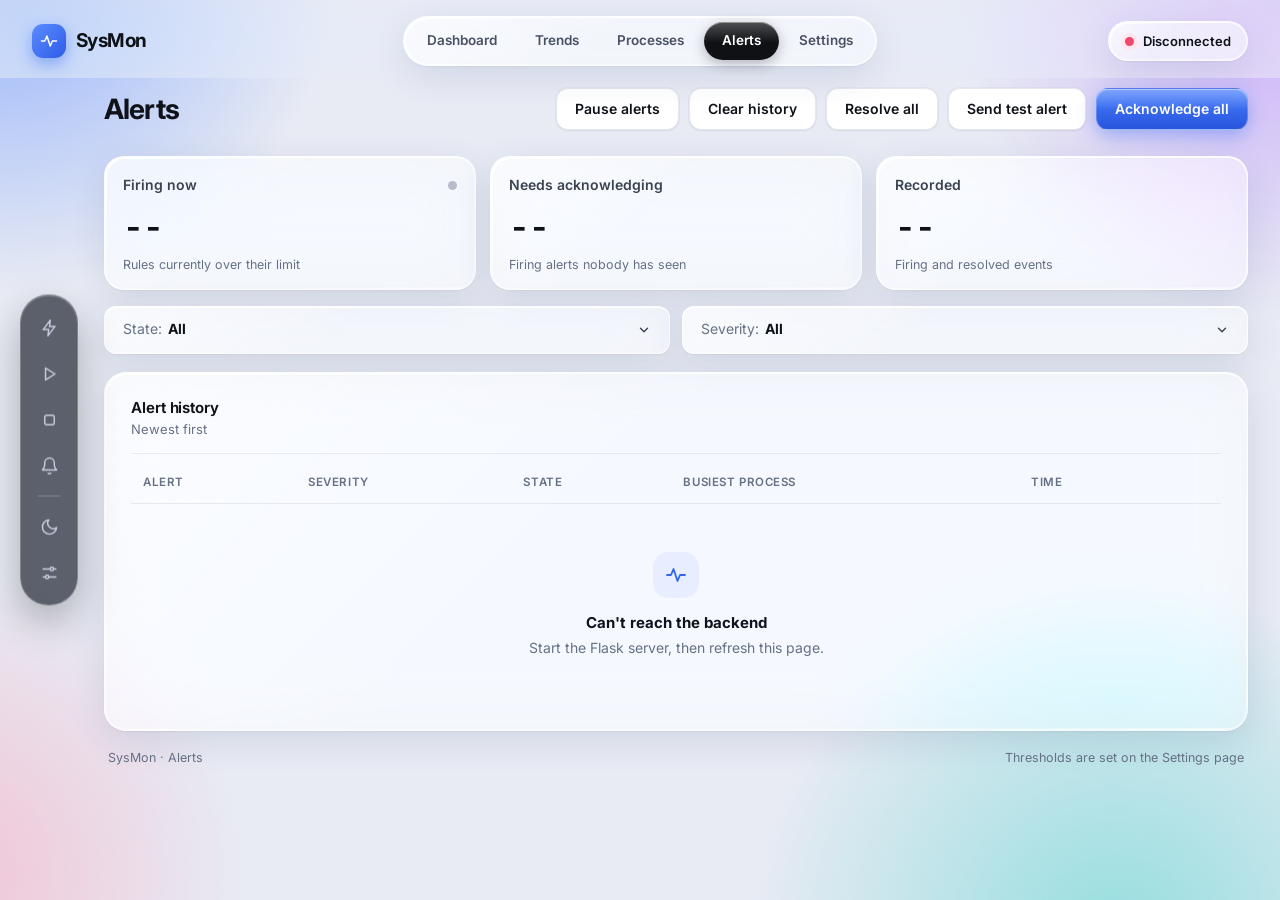
==== commit bc8ab9c9: "feat: add alert resolution endpoint and UI controls to mark firing alerts resolved" ====
--- a/web/alerts.html
+++ b/web/alerts.html
@@ -28,6 +28,7 @@
                 <div class="header-actions">
                     <button class="btn btn-quiet" id="toggleAlerts" type="button">Pause alerts</button>
                     <button class="btn btn-quiet" id="clearAlerts" type="button">Clear history</button>
+                    <button class="btn btn-quiet" id="resolveAll" type="button">Resolve all</button>
                     <button class="btn btn-quiet" id="sendTestAlert" type="button">Send test alert</button>
                     <button class="btn btn-primary" id="ackAll" type="button">Acknowledge all</button>
                 </div>
--- a/web/style.css
+++ b/web/style.css
@@ -557,6 +557,19 @@
     box-shadow: 0 1px 3px rgba(20, 24, 40, .1);
 }
 
+.activity-chart-container {
+    position: relative;
+    width: 100%;
+    height: 250px;
+    margin-top: 8px;
+}
+
+.activity-chart-container canvas {
+    position: relative;
+    width: 100% !important;
+    height: 100% !important;
+}
+
 .bars-wrap {
     display: grid;
     grid-template-columns: 38px minmax(0, 1fr);
@@ -938,6 +951,11 @@
 .row-actions {
     text-align: right;
     white-space: nowrap;
+}
+
+.row-actions .btn + .btn,
+.row-actions .acked + .btn {
+    margin-left: 6px;
 }
 
 .acked {
